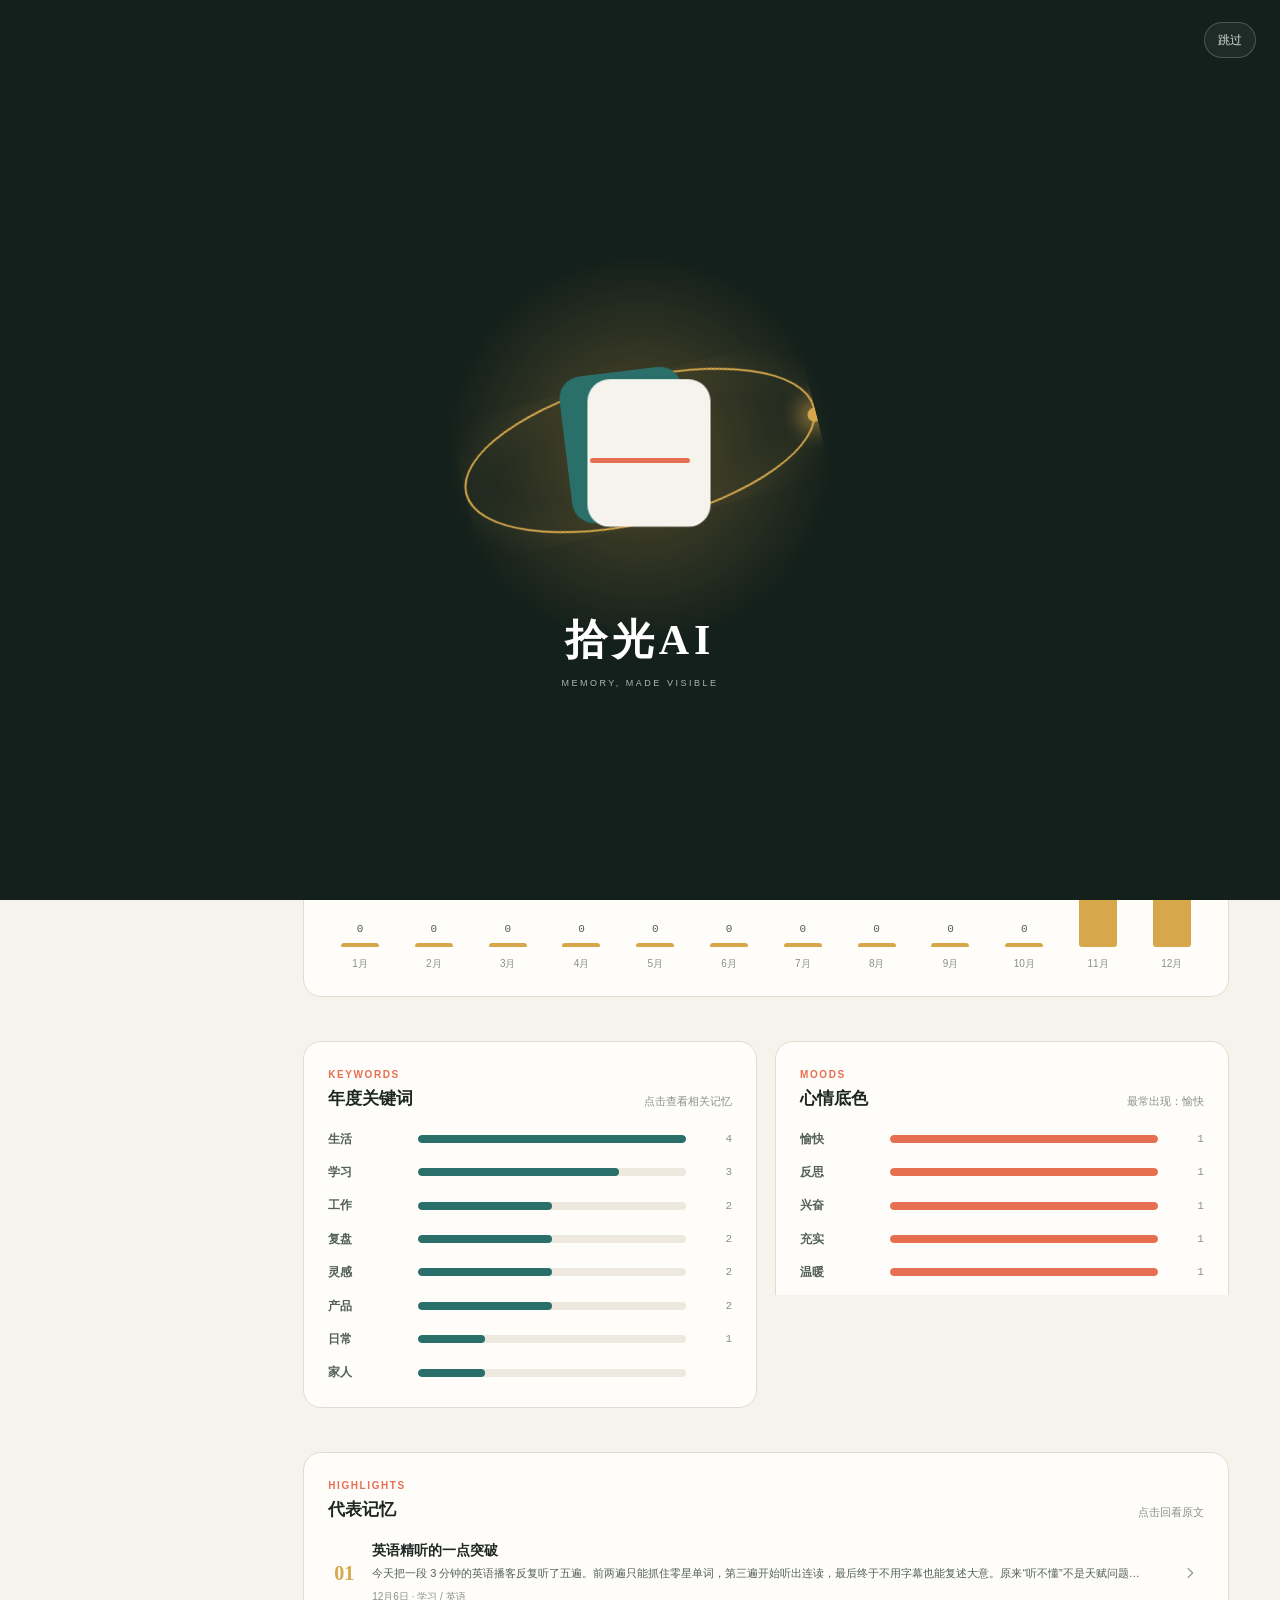
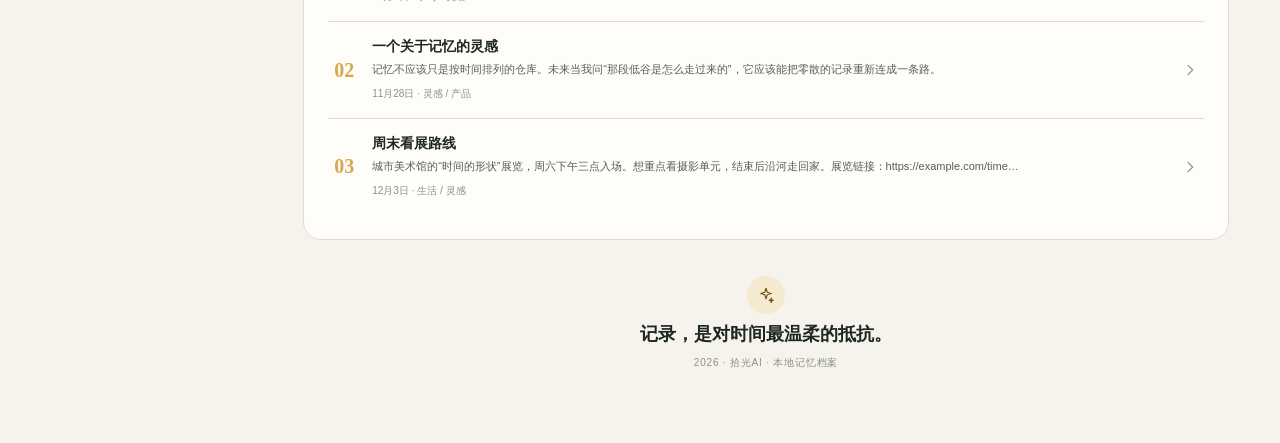
==== annual.html @ 23fcbfdc "feat: 记忆详情与每日回顾支持复制正文" ====
<!DOCTYPE html>
<html lang="zh-CN">
<head>
  <meta charset="UTF-8">
  <meta name="viewport" content="width=device-width, initial-scale=1.0">
  <title>拾光AI · 年度回顾</title>
  <meta name="theme-color" content="#1e2623">
  <meta name="mobile-web-app-capable" content="yes">
  <meta name="apple-mobile-web-app-capable" content="yes">
  <meta name="apple-mobile-web-app-status-bar-style" content="default">
  <meta name="apple-mobile-web-app-title" content="拾光AI">
  <link rel="manifest" href="manifest.webmanifest">
  <link rel="icon" type="image/png" href="icons/icon-192.png">
  <link rel="apple-touch-icon" href="icons/apple-touch-icon.png">
  <link rel="stylesheet" href="styles.css?v=24">
</head>
<body>
  <div id="app"></div>

  <script src="mock.js?v=23"></script>
  <script src="api.js?v=20"></script>
  <script src="components.js?v=24"></script>
  <script>
    (function () {
      const app = document.getElementById('app');
      const years = MemoryStore.years();
      const state = { year: years[0] || new Date().getFullYear() };

      function render() {
        const data = MemoryStore.annual(state.year);
        const monthMax = Math.max(...data.months.map(month => month.count), 1);
        const topTags = data.tags.slice(0, 6);

        app.innerHTML = `
          ${renderSidebar('insights')}
          <main class="app-main">
            ${renderPageHeader({
              title: '年度回顾', subtitle: `${data.year} 年的记忆故事`,
              actions: `
                ${years.length > 1 ? `<select class="select annual-select" id="year-select" aria-label="选择年份">${years.map(year => `<option value="${year}" ${year === state.year ? 'selected' : ''}>${year} 年</option>`).join('')}</select>` : ''}
                ${data.total ? `<button class="btn btn-secondary" id="annual-export">${getIcon('image', 16)}<span class="optional"> 年度长图</span></button>` : ''}
                <button class="btn btn-primary" data-action="new-record">${getIcon('plus', 16)} 记一笔</button>`
            })}
            <div class="page-content narrow">
              ${data.total ? `
                <section class="annual-cover">
                  <div class="annual-cover-top">
                    <span class="annual-kicker">${getIcon('book', 14)} YEAR IN MEMORY</span>
                    <span class="annual-range">${data.first ? `${SG.formatDate(data.first.occurredAt, false)} — ${SG.formatDate(data.last.occurredAt, false)}` : ''}</span>
                  </div>
                  <div class="annual-year">${data.year}</div>
                  <h2 class="annual-title">这一年，你留下了 ${data.total} 条记忆。</h2>
                  <p class="annual-sub">${data.words} 个字，${data.activeDays} 天有记录，最长连续 ${data.longestStreak} 天。它们不是流水账，而是这一年最真实的注脚。</p>
                  <div class="annual-keywords">${topTags.map(tag => `<span>${SG.esc(tag.name)} · ${tag.count}</span>`).join('')}</div>
                </section>

                <div class="grid-4 section">
                  <div class="card stat-card"><span class="stat-icon">${getIcon('book', 20)}</span><div class="stat-label">记录条数</div><div class="stat-value">${data.total}</div><div class="stat-note">条被保存的时光</div></div>
                  <div class="card stat-card"><span class="stat-icon">${getIcon('calendar', 20)}</span><div class="stat-label">记录天数</div><div class="stat-value">${data.activeDays}</div><div class="stat-note">天里留下过记录</div></div>
                  <div class="card stat-card"><span class="stat-icon">${getIcon('text', 20)}</span><div class="stat-label">写下字数</div><div class="stat-value">${data.words}</div><div class="stat-note">个字的私人历史</div></div>
                  <div class="card stat-card"><span class="stat-icon">${getIcon('refresh', 20)}</span><div class="stat-label">最长连续</div><div class="stat-value">${data.longestStreak}</div><div class="stat-note">天没有中断记录</div></div>
                </div>

                <section class="card insight-card section">
                  <div class="section-head">
                    <div><div class="section-kicker">TWELVE MONTHS</div><h3 class="section-title">月度轨迹</h3></div>
                    <span class="section-note">最丰盛：${data.busiestMonth.month} 月</span>
                  </div>
                  <div class="bar-chart annual-months">
                    ${data.months.map(month => `<div class="bar-column"><span class="bar-value">${month.count}</span><span class="bar" style="height:${Math.max(4, Math.round(month.count / monthMax * 110))}px"></span><span class="bar-label">${month.month}月</span></div>`).join('')}
                  </div>
                </section>

                <div class="insights-grid section">
                  <section class="card insight-card">
                    <div class="section-head">
                      <div><div class="section-kicker">KEYWORDS</div><h3 class="section-title">年度关键词</h3></div>
                      <span class="section-note">点击查看相关记忆</span>
                    </div>
                    <div class="tag-bars">${data.tags.slice(0, 8).map(tag => `<a class="tag-bar" href="history.html?tag=${encodeURIComponent(tag.name)}" title="查看「${SG.esc(tag.name)}」相关记忆"><span class="tag-bar-name">${SG.esc(tag.name)}</span><span class="tag-bar-track"><i style="width:${Math.round(tag.count / (data.tags[0]?.count || 1) * 100)}%"></i></span><span class="tag-bar-count">${tag.count}</span></a>`).join('')}</div>
                  </section>
                  <section class="card insight-card">
                    <div class="section-head">
                      <div><div class="section-kicker">MOODS</div><h3 class="section-title">心情底色</h3></div>
                      <span class="section-note">最常出现：${SG.esc(data.topMood?.name || '平静')}</span>
                    </div>
                    <div class="tag-bars mood-bars">${data.moods.slice(0, 8).map(mood => `<div class="tag-bar"><span class="tag-bar-name">${SG.esc(mood.name)}</span><span class="tag-bar-track"><i style="width:${Math.round(mood.count / (data.moods[0]?.count || 1) * 100)}%"></i></span><span class="tag-bar-count">${mood.count}</span></div>`).join('')}</div>
                  </section>
                </div>

                <section class="card insight-card section">
                  <div class="section-head">
                    <div><div class="section-kicker">HIGHLIGHTS</div><h3 class="section-title">代表记忆</h3></div>
                    <span class="section-note">点击回看原文</span>
                  </div>
                  <div class="annual-memories">
                    ${data.highlights.map((record, index) => `<button class="annual-memory" data-record="${record.id}"><span class="annual-memory-index">0${index + 1}</span><span class="annual-memory-body"><span class="annual-memory-title">${SG.esc(record.title)}</span><span class="annual-memory-excerpt">${SG.esc(String(record.content || '这条记忆只有附件。').slice(0, 72))}${String(record.content || '').length > 72 ? '…' : ''}</span><span class="annual-memory-meta">${SG.formatDate(record.occurredAt, false)} · ${record.tags.map(tag => SG.esc(tag)).join(' / ')}</span></span>${getIcon('right', 16)}</button>`).join('')}
                  </div>
                </section>

                <section class="annual-closing">
                  <div class="annual-closing-mark">${getIcon('sparkles', 18)}</div>
                  <p>记录，是对时间最温柔的抵抗。</p>
                  <span>${data.year} · 拾光AI · 本地记忆档案</span>
                </section>
              ` : renderEmptyState({
                icon: 'book', title: `${data.year} 年还没有记忆`,
                description: '换一个年份看看，或现在留下一条新的记忆，明年的回顾会因此多一页。',
                action: `<button class="btn btn-primary" data-action="new-record">${getIcon('plus', 16)} 留下一条记忆</button>`
              })}
            </div>
          </main>`;

        const yearSelect = document.getElementById('year-select');
        if (yearSelect) yearSelect.onchange = () => { state.year = Number(yearSelect.value); render(); };
        const exportBtn = document.getElementById('annual-export');
        if (exportBtn) exportBtn.onclick = () => openAnnualPoster(state.year);
        app.querySelectorAll('[data-record]').forEach(button => {
          button.onclick = () => openRecordDetail(button.dataset.record);
        });
      }

      window.addEventListener('shiguang:change', render);
      render();
    })();
  </script>
</body>
</html>
---- styles.css ----
/* 拾光AI · 温暖纸感档案系统 */
:root {
  --paper: #f6f3ed;
  --paper-deep: #eee9df;
  --card: #fffdf9;
  --ink: #1e2623;
  --ink-soft: #53605a;
  --muted: #89908a;
  --line: #dedbd2;
  --line-strong: #c9c4b8;
  --coral: #e76f51;
  --coral-dark: #c9563b;
  --coral-soft: #f9e5dd;
  --teal: #2a6f6a;
  --teal-soft: #dfece8;
  --heat-0: #ece7dd;
  --heat-1: #d8e6e1;
  --heat-2: #a8c8bf;
  --heat-3: #6fa197;
  --heat-4: #2a6f6a;
  --gold: #d6a84b;
  --gold-soft: #f5ead0;
  --danger: #b84a45;
  --success: #387461;
  --sidebar: 252px;
  --header: 96px;
  --radius-sm: 9px;
  --radius: 18px;
  --radius-lg: 24px;
  --shadow: 0 18px 52px rgba(30, 38, 35, .09);
  --shadow-float: 0 30px 80px rgba(23, 31, 27, .2);
  --serif: "Noto Serif SC", "Source Han Serif SC", "Songti SC", SimSun, serif;
  --sans: Inter, "Noto Sans SC", "PingFang SC", "Microsoft YaHei", sans-serif;
  --mono: "SFMono-Regular", Consolas, monospace;
}

* { box-sizing: border-box; margin: 0; padding: 0; }
html { scroll-behavior: smooth; }
body { min-height: 100vh; background: var(--paper); color: var(--ink); font: 15px/1.7 var(--sans); -webkit-font-smoothing: antialiased; }
body::before { content: ""; position: fixed; inset: 0; z-index: -1; pointer-events: none; opacity: .34; background-image: radial-gradient(rgba(64, 55, 39, .13) .55px, transparent .55px), radial-gradient(900px 620px at 12% -8%, rgba(214, 168, 75, .07), transparent 62%), radial-gradient(1000px 760px at 105% 108%, rgba(42, 111, 106, .07), transparent 60%); background-size: 7px 7px, auto, auto; background-repeat: repeat, no-repeat, no-repeat; }
a { color: inherit; text-decoration: none; }
button, input, textarea, select { font: inherit; color: inherit; }
button { border: 0; background: none; cursor: pointer; }
button:disabled { opacity: .5; cursor: not-allowed; }
img, video { display: block; max-width: 100%; }
svg { flex: 0 0 auto; }
::selection { background: var(--gold-soft); color: var(--ink); }
:focus-visible { outline: 3px solid rgba(42,111,106,.25); outline-offset: 2px; }
.skip-link { position: fixed; top: 10px; left: 12px; z-index: 200; padding: 9px 14px; border-radius: 8px; background: var(--ink); color: var(--paper); font-size: 12px; transform: translateY(-160%); transition: transform .18s; }
.skip-link:focus { transform: translateY(0); }
.app-main:focus { outline: none; }

/* App Shell */
.app-sidebar { position: fixed; inset: 0 auto 0 0; z-index: 50; display: flex; flex-direction: column; width: var(--sidebar); padding: 26px 18px 18px; border-right: 1px solid rgba(30, 38, 35, .09); background: rgba(246, 243, 237, .88); backdrop-filter: blur(22px); -webkit-backdrop-filter: blur(22px); }
.app-main { min-height: 100vh; margin-left: var(--sidebar); }
.brand { display: flex; align-items: center; gap: 11px; padding: 4px 6px 28px; }
.brand-mark { width: 46px; height: 46px; flex-shrink: 0; }
.brand-name { font: 700 22px/1.2 var(--serif); letter-spacing: .08em; }
.brand-sub { display: block; margin-top: 3px; color: var(--muted); font-size: 10px; letter-spacing: .18em; text-transform: uppercase; }
.sidebar-capture { width: 100%; margin-bottom: 12px; }
.sidebar-nav { display: flex; flex-direction: column; gap: 5px; }
.nav-label { padding: 0 12px 8px; color: var(--muted); font-size: 11px; letter-spacing: .14em; }
.nav-item { position: relative; display: flex; align-items: center; gap: 12px; min-height: 46px; padding: 10px 13px; border-radius: 13px; color: var(--ink-soft); font-size: 14px; font-weight: 500; transition: background .2s, color .2s, transform .2s; }
.nav-item::before { content: ""; position: absolute; left: -8px; top: 50%; width: 3px; height: 0; border-radius: 3px; background: var(--coral); transform: translateY(-50%); transition: height .25s ease; }
.nav-item:hover { background: rgba(255, 253, 250, .6); color: var(--ink); transform: translateX(2px); }
.nav-item.active { background: var(--ink); color: #fff; box-shadow: 0 8px 22px rgba(30, 38, 35, .16); }
.nav-item.active::before { height: 18px; }
.nav-item.active::after { content: ""; position: absolute; right: 12px; width: 5px; height: 5px; border-radius: 50%; background: var(--gold); }
.nav-item svg { width: 19px; }
.nav-dot { margin-left: auto; padding: 2px 6px; border-radius: 6px; background: var(--gold); color: #1e2623; font-size: 9px; font-weight: 700; line-height: 1.4; }
.sidebar-bottom { margin-top: auto; padding-top: 24px; }
.local-note { display: flex; align-items: center; gap: 10px; padding: 12px; border: 1px solid var(--line); border-radius: 14px; background: rgba(255, 253, 250, .55); }
.local-note i { flex-shrink: 0; width: 8px; height: 8px; border-radius: 50%; background: #62a887; box-shadow: 0 0 0 5px rgba(98, 168, 135, .13); }
.local-note b { display: block; color: var(--ink); font-size: 12px; }
.local-note small { display: block; color: var(--muted); font-size: 10px; }
.profile-chip { display: flex; align-items: center; gap: 10px; padding: 12px 8px 0; }
.profile-avatar { display: grid; place-items: center; width: 34px; height: 34px; border-radius: 50%; background: var(--gold-soft); color: #755718; font: 700 15px var(--serif); overflow: hidden; flex-shrink: 0; }
.profile-avatar img { width: 100%; height: 100%; object-fit: cover; border-radius: 50%; }
.avatar-lg { width: 64px; height: 64px; font-size: 26px; }
.avatar-row { display: flex; align-items: center; gap: 16px; margin-bottom: 20px; }
.avatar-row-actions { display: flex; flex-direction: column; gap: 6px; min-width: 0; }
.chat-avatar img { width: 100%; height: 100%; border-radius: 50%; object-fit: cover; }
.profile-name { font-size: 13px; font-weight: 600; }
.profile-plan { color: var(--muted); font-size: 11px; }
.sidebar-overlay { display: none; }

.page-header { position: sticky; top: 0; z-index: 20; display: flex; align-items: center; justify-content: space-between; min-height: var(--header); padding: 20px clamp(24px, 4vw, 58px); border-bottom: 1px solid rgba(30, 38, 35, .08); background: rgba(246, 243, 237, .84); backdrop-filter: blur(18px); -webkit-backdrop-filter: blur(18px); gap: 24px; }
.page-heading { min-width: 0; }
.eyebrow { margin-bottom: 3px; color: var(--coral); font-size: 10px; font-weight: 700; letter-spacing: .18em; text-transform: uppercase; }
.page-title { font: 700 clamp(23px, 2.3vw, 30px)/1.3 var(--serif); letter-spacing: .03em; }
.page-subtitle { margin-top: 3px; color: var(--muted); font-size: 12px; }
.page-actions { display: flex; align-items: center; gap: 10px; flex-wrap: wrap; }
.mobile-menu-btn { display: none; }
.page-content { width: min(100%, 1440px); margin: 0 auto; padding: 34px clamp(24px, 4vw, 58px) 60px; }
.page-content.narrow { max-width: 1040px; }

/* 通用组件 */
.btn { display: inline-flex; align-items: center; justify-content: center; gap: 8px; min-height: 40px; padding: 9px 16px; border: 1px solid transparent; border-radius: 13px; font-size: 13px; font-weight: 600; line-height: 1.2; transition: transform .22s ease, background .22s, border-color .22s, box-shadow .22s; white-space: nowrap; }
.btn:hover:not(:disabled) { transform: translateY(-2px); }
.btn-primary { border: 0; background: linear-gradient(135deg, var(--coral), #d95d44); color: #fff; box-shadow: 0 8px 24px rgba(231, 111, 81, .28); }
.btn-primary:hover:not(:disabled) { background: linear-gradient(135deg, var(--coral-dark), #c74f38); box-shadow: 0 12px 28px rgba(231, 111, 81, .34); }
.btn-dark { background: var(--ink); color: #fff; box-shadow: 0 8px 24px rgba(30, 38, 35, .16); }
.btn-dark:hover { background: #2b3732; }
.btn-secondary { border-color: var(--line); background: var(--card); color: var(--ink-soft); }
.btn-secondary:hover:not(:disabled) { border-color: var(--line-strong); color: var(--ink); }
.btn-ghost { color: var(--ink-soft); }
.btn-ghost:hover { background: var(--paper-deep); color: var(--ink); }
.btn-danger { border-color: #e7c8c4; background: #fff8f6; color: var(--danger); }
.btn.is-reading { background: var(--coral-soft); color: var(--coral-dark); }
.btn.is-reading svg { animation: read-pulse 1.6s ease-in-out infinite; }
@keyframes read-pulse { 0%, 100% { opacity: 1; } 50% { opacity: .45; } }
@media (prefers-reduced-motion: reduce) { .btn.is-reading svg { animation: none; } }
.btn-sm { min-height: 32px; padding: 6px 10px; font-size: 12px; border-radius: 8px; }
.btn-icon { width: 38px; min-height: 38px; padding: 8px; }
.btn svg { width: 16px; height: 16px; }
.card { border: 1px solid var(--line); border-radius: var(--radius); background: var(--card); }
.card-padded { padding: 24px; }
.section { margin-top: 44px; }
.section-head { display: flex; align-items: flex-end; justify-content: space-between; gap: 20px; margin-bottom: 18px; }
.section-title { font: 700 22px/1.4 var(--serif); }
.section-kicker { margin-bottom: 4px; color: var(--coral); font-size: 10px; font-weight: 700; letter-spacing: .16em; text-transform: uppercase; }
.section-link { display: inline-flex; align-items: center; gap: 5px; color: var(--teal); font-size: 12px; font-weight: 600; }
.section-link:hover { text-decoration: underline; }
.muted { color: var(--muted); }
.soft { color: var(--ink-soft); }
.small { font-size: 12px; }
.mono { font-family: var(--mono); }
.serif { font-family: var(--serif); }
.text-coral { color: var(--coral-dark); }
.text-teal { color: var(--teal); }
.row { display: flex; align-items: center; gap: 12px; }
.wrap { flex-wrap: wrap; }
.spread { justify-content: space-between; }
.stack { display: flex; flex-direction: column; gap: 16px; }
.grid-2 { display: grid; grid-template-columns: repeat(2, minmax(0, 1fr)); gap: 18px; }
.grid-3 { display: grid; grid-template-columns: repeat(3, minmax(0, 1fr)); gap: 18px; }
.grid-4 { display: grid; grid-template-columns: repeat(4, minmax(0, 1fr)); gap: 16px; }
.divider { height: 1px; background: var(--line); margin: 22px 0; }

.input, .textarea, .select { width: 100%; border: 1px solid var(--line); border-radius: 10px; background: #fffefa; color: var(--ink); outline: 0; transition: border .18s, box-shadow .18s; }
.input, .select { min-height: 42px; padding: 9px 12px; }
.textarea { min-height: 128px; padding: 12px 14px; resize: vertical; line-height: 1.8; }
.input:focus, .textarea:focus, .select:focus { border-color: var(--gold); box-shadow: 0 0 0 4px rgba(214, 168, 75, .13); }
.input::placeholder, .textarea::placeholder { color: #a8aaa4; }
.field { display: flex; flex-direction: column; gap: 7px; }
.field-label { color: var(--ink-soft); font-size: 12px; font-weight: 600; }
.field-hint { color: var(--muted); font-size: 11px; }
.form-grid { display: grid; grid-template-columns: repeat(2, minmax(0, 1fr)); gap: 16px; }
.form-stack { display: flex; flex-direction: column; gap: 18px; }
.search-box { position: relative; min-width: 220px; }
.search-box > svg { position: absolute; top: 50%; left: 13px; z-index: 1; color: var(--muted); transform: translateY(-50%); pointer-events: none; }
.search-box .input { padding-left: 40px; }
.toolbar { display: flex; align-items: center; gap: 12px; margin-bottom: 24px; flex-wrap: wrap; }
.toolbar .search-box { flex: 1; max-width: 460px; }
.search-history { position: absolute; top: calc(100% + 7px); right: 0; left: 0; z-index: 40; padding: 6px; border: 1px solid var(--line); border-radius: 12px; background: var(--card); box-shadow: var(--shadow); }
.search-history-head { display: flex; align-items: center; justify-content: space-between; padding: 3px 6px 5px; color: var(--muted); font-size: 10px; letter-spacing: .12em; }
.search-history-head .btn { padding: 2px 6px; font-size: 11px; }
.search-history-item { display: flex; align-items: center; gap: 8px; width: 100%; padding: 8px 9px; border: 0; border-radius: 8px; background: transparent; color: var(--ink-soft); font-size: 12px; text-align: left; cursor: pointer; }
.search-history-item:hover { background: var(--paper-deep); color: var(--ink); }
.search-history-item svg { flex: none; color: var(--muted); }
.search-history-item span { overflow: hidden; text-overflow: ellipsis; white-space: nowrap; }
.search-hit { padding: 0 2px; border-radius: 3px; background: rgba(214, 168, 75, .32); color: inherit; }
.tag .search-hit { background: rgba(214, 168, 75, .4); }
.search-results { display: flex; flex-direction: column; gap: 12px; }
.result-date { margin-left: 8px; color: var(--muted); font-size: 10px; }
.filter-pills { display: flex; gap: 7px; flex-wrap: wrap; }
.pill, .tag { display: inline-flex; align-items: center; gap: 5px; border-radius: 999px; line-height: 1.2; }
.pill { min-height: 32px; padding: 7px 12px; border: 1px solid var(--line); background: transparent; color: var(--ink-soft); font-size: 12px; }
.pill:hover { border-color: var(--teal); color: var(--teal); }
.pill.active { border-color: var(--teal); background: var(--teal-soft); color: var(--teal); font-weight: 600; }
.tag { padding: 4px 8px; background: var(--paper-deep); color: var(--ink-soft); font-size: 10px; }
.tag-teal { background: var(--teal-soft); color: var(--teal); }
.tag-gold { background: var(--gold-soft); color: #7d5c16; }
.tag-coral { background: var(--coral-soft); color: var(--coral-dark); }
.badge { display: inline-flex; align-items: center; gap: 5px; padding: 4px 8px; border-radius: 6px; background: var(--paper-deep); color: var(--ink-soft); font-size: 10px; font-weight: 600; }

.stat-card { display: flex; align-items: flex-start; gap: 15px; padding: 22px; transition: transform .25s ease, box-shadow .25s ease; }
.stat-card:hover { transform: translateY(-4px); box-shadow: var(--shadow); }
.stat-icon { display: grid; place-items: center; width: 38px; height: 38px; border-radius: 12px; flex: 0 0 auto; }
.stat-card.tone-coral .stat-icon { background: #f7ddd5; color: var(--coral); }
.stat-card.tone-gold .stat-icon { background: var(--gold-soft); color: #9a7020; }
.stat-card.tone-teal .stat-icon { background: var(--teal-soft); color: var(--teal); }
.stat-card.tone-ink .stat-icon { background: #e4e6e4; color: var(--ink); }
.stat-label { color: var(--muted); font-size: 12px; letter-spacing: .04em; }
.stat-value { margin: 3px 0 1px; font: 600 34px/1.2 var(--serif); }
.stat-note { color: var(--muted); font-size: 11px; }
.stat-body { display: flex; flex-direction: column; min-width: 0; }
.stat-row { margin-top: 18px; }

/* 记忆卡片与时光轴 */
.memory-grid { display: grid; grid-template-columns: repeat(3, minmax(0, 1fr)); gap: 16px; }
.memory-card { position: relative; display: flex; flex-direction: column; min-height: 220px; padding: 22px; border: 1px solid var(--line); border-radius: 20px; background: var(--card); cursor: pointer; transition: transform .28s cubic-bezier(.22, 1, .36, 1), box-shadow .28s, border-color .28s; }
.memory-card:hover { z-index: 1; border-color: rgba(214, 168, 75, .7); box-shadow: var(--shadow); transform: translateY(-5px) rotate(-.15deg); }
.memory-card.pinned { border-top: 3px solid var(--gold); }
.memory-card.visual { min-height: 180px; padding: 0; border: 0; border-radius: 20px; background: #15211d; overflow: hidden; }
.memory-card.visual img { position: absolute; inset: 0; width: 100%; height: 100%; object-fit: cover; opacity: .72; transition: transform .5s ease, opacity .5s ease; }
.memory-card.visual:hover img { transform: scale(1.04); opacity: .9; }
.visual-copy { position: absolute; inset: auto 22px 20px; z-index: 1; color: #fff; }
.visual-copy span { font-size: 9px; letter-spacing: .18em; color: var(--gold); text-transform: uppercase; }
.visual-copy h3 { margin: 5px 0 0; color: #fff; font: 600 19px/1.4 var(--serif); }
.memory-card-top { display: flex; align-items: center; justify-content: space-between; gap: 12px; margin-bottom: 14px; }
.memory-type { display: inline-flex; align-items: center; gap: 6px; color: var(--teal); font-size: 10px; font-weight: 700; letter-spacing: .06em; }
.memory-date { color: var(--muted); font-size: 10px; }
.memory-title { margin-bottom: 9px; font: 700 17px/1.5 var(--serif); }
.memory-excerpt { display: -webkit-box; overflow: hidden; color: var(--ink-soft); font-size: 12px; line-height: 1.8; -webkit-line-clamp: 3; -webkit-box-orient: vertical; }
.memory-footer { display: flex; align-items: center; justify-content: space-between; gap: 10px; margin-top: auto; padding-top: 17px; }
.memory-tags { display: flex; gap: 5px; flex-wrap: wrap; }
.mood-dot { width: 6px; height: 6px; border-radius: 50%; background: var(--gold); }
.pin-mark { color: var(--gold); }
.timeline { position: relative; }
.timeline::before { content: ""; position: absolute; top: 10px; bottom: 20px; left: 108px; width: 1px; background: linear-gradient(var(--gold), var(--line-strong) 75%, transparent); }
.timeline-day { position: relative; display: grid; grid-template-columns: 84px 1fr; gap: 48px; margin-bottom: 30px; }
.timeline-day::before { content: ""; position: absolute; top: 8px; left: 102px; width: 13px; height: 13px; border: 3px solid var(--gold); border-radius: 50%; background: var(--paper); z-index: 2; }
.timeline-date { padding-top: 2px; text-align: right; }
.timeline-date strong { display: block; font: 700 19px var(--serif); }
.timeline-date span { color: var(--muted); font-size: 10px; }
.timeline-items { display: flex; flex-direction: column; gap: 12px; }
.timeline-item { display: grid; grid-template-columns: 1fr auto; gap: 18px; padding: 20px 22px; cursor: pointer; transition: border .18s, transform .18s; }
.timeline-item:hover { border-color: rgba(214, 168, 75, .55); transform: translateX(3px); }
.timeline-item .memory-excerpt { -webkit-line-clamp: 2; }
.timeline-time { color: var(--muted); font: 11px var(--mono); }
.timeline-actions { display: flex; align-items: flex-start; gap: 3px; }
/* 批量管理 */
.timeline-item.selectable { grid-template-columns: auto minmax(0, 1fr) auto; }
.timeline-item.selectable:hover { transform: none; }
.timeline-item.selected { border-color: var(--teal); background: var(--teal-soft); }
.select-check { display: grid; place-items: center; width: 22px; height: 22px; margin-top: 2px; border: 1.5px solid var(--line-strong); border-radius: 7px; background: var(--card); color: #fff; transition: background .16s, border-color .16s; }
.select-check.on { border-color: var(--teal); background: var(--teal); }
.batch-bar { position: fixed; left: 50%; bottom: 26px; z-index: 60; display: flex; align-items: center; justify-content: center; flex-wrap: wrap; gap: 8px; max-width: calc(100vw - 32px); padding: 10px 14px; border: 1px solid var(--line); border-radius: 16px; background: var(--card); box-shadow: var(--shadow-float); transform: translateX(-50%); animation: modal-in .18s ease; }
.batch-count { color: var(--ink-soft); font-size: 12px; white-space: nowrap; }
.batch-count strong { color: var(--coral-dark); font-size: 14px; }
.batch-sep { width: 1px; height: 20px; background: var(--line); }
.tag-picker { display: flex; flex-wrap: wrap; gap: 6px; max-height: 132px; margin-bottom: 12px; overflow: auto; }
@media (max-width: 720px) {
  .batch-bar { left: 12px; right: 12px; bottom: 14px; justify-content: flex-start; max-width: none; transform: none; }
  .batch-sep { display: none; }
}
.empty-state { display: flex; flex-direction: column; align-items: center; justify-content: center; min-height: 300px; padding: 44px 24px; border: 1px dashed var(--line-strong); border-radius: var(--radius-lg); text-align: center; }
.empty-illustration { width: 100%; max-width: 320px; margin: 0 auto 4px; mix-blend-mode: multiply; }
.empty-icon { display: grid; place-items: center; width: 60px; height: 60px; margin-bottom: 16px; border-radius: 50%; background: var(--paper-deep); color: var(--coral); }
.empty-title { margin-bottom: 6px; font: 700 19px var(--serif); }
.empty-desc { max-width: 420px; margin-bottom: 20px; color: var(--muted); font-size: 12px; }
.suggestion-block { margin: -4px 0 18px; }
.suggestion-chips { display: flex; flex-wrap: wrap; gap: 8px; justify-content: center; margin-top: 10px; }
.suggestion-chip { padding: 6px 12px; border: 1px solid var(--line); border-radius: 999px; background: var(--card); color: var(--ink-soft); font-size: 12px; cursor: pointer; }
.suggestion-chip:hover { border-color: var(--teal); color: var(--teal); }

/* 时光日历 */
.calendar-section { padding: 22px 24px; }
.calendar-head { display: flex; align-items: flex-end; justify-content: space-between; gap: 18px; flex-wrap: wrap; margin-bottom: 18px; }
.calendar-total { color: var(--ink-soft); font-size: 11px; }
.calendar-nav { gap: 6px; }
.calendar-month { min-width: 112px; text-align: center; font: 700 14px var(--serif); }
.calendar-weekdays { display: grid; grid-template-columns: repeat(7, 1fr); gap: 6px; margin-bottom: 6px; }
.calendar-weekdays span { color: var(--muted); font-size: 10px; text-align: center; }
.calendar-grid { display: grid; grid-template-columns: repeat(7, 1fr); gap: 6px; }
.calendar-cell { position: relative; display: grid; place-items: center; aspect-ratio: 1.35; border: 1px solid transparent; border-radius: 8px; background: var(--paper-deep); color: var(--ink-soft); font: 11px var(--mono); cursor: pointer; transition: transform .15s, border-color .15s; }
.calendar-cell.blank { background: transparent; cursor: default; }
.calendar-cell.future { opacity: .3; cursor: default; }
.calendar-cell.lv1 { background: #d9e8e4; color: #2a6f6a; }
.calendar-cell.lv2 { background: #b9d6cf; color: #1f5854; }
.calendar-cell.lv3 { background: #6ba49c; color: #fffdf9; }
.calendar-cell.lv4 { background: var(--teal); color: #fffdf9; }
.calendar-cell:not(.blank):not(.future):hover { transform: translateY(-1px); border-color: var(--coral); }
.calendar-cell.today { box-shadow: inset 0 0 0 1.5px var(--coral); }
.calendar-cell.today .calendar-num { color: var(--coral-dark); font-weight: 700; }
.calendar-cell.lv3 .calendar-num, .calendar-cell.lv4 .calendar-num { color: #fffdf9; }
.calendar-cell.active { border-color: var(--coral); box-shadow: inset 0 0 0 1.5px var(--coral); }
.calendar-legend { display: flex; align-items: center; gap: 6px; margin-top: 14px; flex-wrap: wrap; }
.legend-cell { width: 15px; height: 15px; border-radius: 4px; background: var(--paper-deep); }
.legend-cell.lv1 { background: #d9e8e4; }
.legend-cell.lv2 { background: #b9d6cf; }
.legend-cell.lv3 { background: #6ba49c; }
.legend-cell.lv4 { background: var(--teal); }
.calendar-legend .btn { margin-left: auto; }

/* 工作台 */
.hero-grid { display: grid; grid-template-columns: minmax(0, 1.75fr) minmax(270px, .85fr); gap: 18px; }
.capture-card { position: relative; min-height: 400px; padding: clamp(28px, 4vw, 46px); overflow: hidden; border: 0; border-radius: var(--radius-lg); background: #1e2623; color: #fffdf9; box-shadow: 0 20px 54px rgba(30, 38, 35, .19); }
.capture-card > * { position: relative; z-index: 2; }
.aurora { position: absolute; z-index: 0; border-radius: 50%; filter: blur(10px); opacity: .48; pointer-events: none; }
.aurora.a1 { width: 390px; height: 260px; right: -130px; top: -110px; background: radial-gradient(circle, var(--teal), transparent 68%); animation: aurora-float 8s ease-in-out infinite; }
.aurora.a2 { width: 280px; height: 180px; left: -80px; bottom: -110px; background: radial-gradient(circle, rgba(231, 111, 81, .66), transparent 68%); animation: aurora-float 10s ease-in-out infinite reverse; }
@keyframes aurora-float { 50% { transform: translate(20px, 18px) scale(1.08); } }
.capture-kicker { display: flex; align-items: center; gap: 8px; color: var(--gold); font-size: 10px; font-weight: 700; letter-spacing: .16em; }
.capture-title { max-width: 640px; margin: 16px 0 10px; font: 600 clamp(30px, 3.4vw, 48px)/1.38 var(--serif); letter-spacing: .02em; }
.capture-sub { color: #b9c3be; font-size: 13px; }
.quick-compose { display: flex; align-items: center; margin-top: 28px; padding: 6px; border: 1px solid rgba(255, 255, 255, .15); border-radius: 16px; background: rgba(255, 255, 255, .08); backdrop-filter: blur(12px); -webkit-backdrop-filter: blur(12px); }
.quick-compose textarea { flex: 1; min-height: 54px; max-height: 150px; padding: 14px 15px; border: 0; border-radius: 11px; background: transparent; color: #fffdf9; outline: 0; resize: none; font-size: 14px; line-height: 1.7; }
.quick-compose textarea::placeholder { color: #9aa8a1; }
.quick-compose .btn { min-height: 44px; padding: 0 20px; border: 0; border-radius: 12px; }
.quick-compose .btn:hover:not(:disabled) { transform: none; }
.capture-tools { display: flex; gap: 20px; margin-top: 16px; color: #bac5bf; font-size: 11px; flex-wrap: wrap; }
.capture-tools button { display: inline-flex; align-items: center; gap: 6px; padding: 4px; color: inherit; transition: color .18s; }
.capture-tools button:hover { color: #fff; }
.today-card { display: flex; flex-direction: column; min-height: 400px; padding: 30px; background: var(--card); }
.today-number { margin: 14px 0; font: 600 86px/1 var(--serif); color: var(--coral); }
.today-month { color: var(--muted); font-size: 12px; letter-spacing: .1em; }
.today-quote { margin: auto 0; padding: 20px 0; font: 500 19px/1.9 var(--serif); color: var(--ink-soft); }
.today-note { display: flex; align-items: center; gap: 8px; color: var(--muted); font-size: 12px; }
.today-note::before { content: ""; width: 7px; height: 7px; border-radius: 50%; background: var(--gold); flex-shrink: 0; }
.today-review { display: inline-flex; align-items: center; gap: 6px; width: fit-content; margin-top: 16px; padding: 8px 0; border: 0; background: transparent; color: var(--teal); font-size: 12px; font-weight: 600; transition: color .18s; }
.today-review:hover { color: var(--coral); }
.insight-strip { display: flex; align-items: center; gap: 16px; margin-top: 18px; padding: 16px 22px; border: 1px solid rgba(214, 168, 75, .28); border-radius: 18px; background: #ede4d2; color: var(--ink-soft); font-size: 12.5px; }
.insight-label { flex-shrink: 0; padding: 4px 9px; border-radius: 7px; background: var(--gold); color: #1e2623; font-size: 10px; font-weight: 700; white-space: nowrap; }
.insight-text { flex: 1; min-width: 0; }
.insight-strip strong { color: var(--ink); font-weight: 700; }
.insight-link { display: grid; place-items: center; width: 36px; height: 36px; border-radius: 50%; color: var(--ink-soft); transition: background .18s, color .18s; flex-shrink: 0; }
.insight-link:hover { background: rgba(30, 38, 35, .08); color: var(--ink); }
.echo-grid { grid-template-columns: repeat(3, minmax(0, 1fr)); }
.echo-card { display: flex; flex-direction: column; min-height: 180px; padding: 22px; border-top: 3px solid var(--gold); border-radius: 20px; cursor: pointer; transition: transform .28s cubic-bezier(.22, 1, .36, 1), box-shadow .28s; }
.echo-card:hover { box-shadow: var(--shadow); transform: translateY(-5px) rotate(-.15deg); }
.echo-card .memory-excerpt { -webkit-line-clamp: 2; }
.echo-badge { display: inline-flex; align-items: center; gap: 5px; margin-bottom: 12px; color: var(--gold); font-size: 10px; font-weight: 700; letter-spacing: .06em; }
.section-note { color: var(--muted); font-size: 11px; text-align: right; }
.echo-empty { display: flex; align-items: center; gap: 16px; padding: 22px 24px; color: var(--ink-soft); }
.echo-empty > svg { color: var(--gold); flex-shrink: 0; }
.echo-empty strong { display: block; margin-bottom: 4px; color: var(--ink); font: 700 15px var(--serif); }
.echo-empty span { font-size: 12px; }
.echo-empty .btn { margin-left: auto; flex-shrink: 0; }

/* 时间胶囊 */
.capsule-banner { display: flex; align-items: center; gap: 14px; margin-top: 18px; padding: 15px 20px; border: 1px solid rgba(42, 111, 106, .22); border-radius: 18px; background: linear-gradient(120deg, #e8efe9, #f3eee1); color: var(--ink-soft); transition: transform .2s, box-shadow .2s; }
.capsule-banner:hover { transform: translateY(-2px); box-shadow: var(--shadow); }
.capsule-banner-icon { display: grid; place-items: center; width: 42px; height: 42px; border-radius: 50%; background: #1e2623; color: var(--gold); flex-shrink: 0; }
.capsule-banner-body { display: flex; flex-direction: column; gap: 2px; min-width: 0; }
.capsule-banner-body strong { color: var(--ink); font: 600 14px var(--serif); }
.capsule-banner-body span { font-size: 11.5px; }
.capsule-banner-link { display: inline-flex; align-items: center; gap: 4px; margin-left: auto; color: var(--teal); font-size: 12px; font-weight: 600; flex-shrink: 0; }

.capsule-section { margin: 26px 0 30px; }
.capsule-grid { display: grid; grid-template-columns: repeat(auto-fill, minmax(230px, 1fr)); gap: 14px; }
.capsule-card { position: relative; display: flex; flex-direction: column; gap: 8px; padding: 20px; border: 1px solid rgba(214, 168, 75, .3); border-radius: 18px; background: linear-gradient(150deg, #232d28, #1a221f); color: #e9e3d5; text-align: left; overflow: hidden; transition: transform .25s, box-shadow .25s; }
.capsule-card::after { content: ""; position: absolute; right: -30%; bottom: -60%; width: 150px; height: 150px; border-radius: 50%; background: radial-gradient(circle, rgba(214, 168, 75, .22), transparent 70%); pointer-events: none; }
.capsule-card:hover { transform: translateY(-4px); box-shadow: var(--shadow-float); }
.capsule-lock { display: grid; place-items: center; width: 34px; height: 34px; border-radius: 10px; background: rgba(214, 168, 75, .14); color: var(--gold); }
.capsule-title { display: -webkit-box; overflow: hidden; color: #fff; font: 600 15px/1.5 var(--serif); -webkit-line-clamp: 2; -webkit-box-orient: vertical; }
.capsule-days { color: #cbbd97; font: 11px var(--mono); letter-spacing: .04em; }
.capsule-days strong { margin-right: 2px; color: var(--gold); font: 700 22px var(--serif); }
.capsule-meta { color: #9aa79f; font-size: 11px; }

.capsule-field { padding: 14px 16px; border: 1px dashed var(--line-strong); border-radius: 14px; background: var(--paper-deep); }
.capsule-toggle { display: flex; align-items: center; gap: 9px; color: var(--ink); font-size: 13px; font-weight: 600; cursor: pointer; }
.capsule-toggle input { width: 16px; height: 16px; accent-color: var(--teal); }
.capsule-toggle svg { color: var(--gold); }
.capsule-date { display: flex; flex-direction: column; gap: 6px; margin-top: 12px; }
.capsule-date[hidden] { display: none; }

.modal.capsule-seal { border: 1px solid rgba(214, 168, 75, .35); }
.seal-lock { display: grid; place-items: center; width: 64px; height: 64px; margin: 4px auto 16px; border-radius: 50%; background: radial-gradient(circle at 30% 25%, #33413a, #1e2623); color: var(--gold); box-shadow: inset 0 0 0 1px rgba(214, 168, 75, .35), 0 12px 30px rgba(30, 38, 35, .28); }
.seal-title { color: var(--ink); font: 600 20px/1.5 var(--serif); text-align: center; }
.seal-days { margin: 10px 0 6px; color: var(--ink-soft); font-size: 12px; text-align: center; }
.seal-days strong { margin-right: 3px; color: var(--gold); font: 700 32px var(--serif); }
.seal-meta { display: flex; flex-wrap: wrap; justify-content: center; gap: 6px 16px; color: var(--muted); font-size: 11.5px; }
.seal-meta span { display: inline-flex; align-items: center; gap: 5px; }
.seal-hint { margin-top: 16px; padding: 12px 14px; border-radius: 10px; background: var(--paper-deep); color: var(--ink-soft); font-size: 11.5px; line-height: 1.8; }
.seal-footer { justify-content: space-between; }
[data-theme="dark"] .capsule-banner { border-color: rgba(111, 184, 174, .25); background: linear-gradient(120deg, #1e2a27, #26231a); }
[data-theme="dark"] .capsule-banner-icon { background: #2b3335; }
[data-theme="dark"] .capsule-field { background: #20282a; }
[data-theme="dark"] .seal-hint { background: #222a2c; }
@media (max-width: 600px) {
  .capsule-banner { flex-wrap: wrap; padding: 14px 16px; }
  .capsule-banner-link { margin-left: 56px; }
  .capsule-grid { grid-template-columns: 1fr; }
  .seal-footer { flex-wrap: wrap; justify-content: center; row-gap: 8px; }
}

/* 记忆助手 */
.assistant-hero { position: relative; overflow: hidden; min-height: 320px; border: 0; border-radius: var(--radius-lg); background: #1e2623; box-shadow: 0 20px 54px rgba(30, 38, 35, .19); }
.assistant-hero img { width: 100%; height: 100%; min-height: 320px; object-fit: cover; opacity: .7; }
.assistant-hero::after { content: ""; position: absolute; inset: 0; background: linear-gradient(90deg, rgba(17, 28, 24, .94), rgba(17, 28, 24, .3) 72%); }
.assistant-overlay { position: absolute; inset: 0; z-index: 1; display: flex; flex-direction: column; justify-content: center; padding: clamp(26px, 4vw, 48px); }
.assistant-overlay .eyebrow { color: var(--gold); }
.assistant-overlay h2 { max-width: 560px; margin: 10px 0; color: #fff; font: 600 clamp(26px, 3vw, 40px)/1.4 var(--serif); }
.assistant-overlay p { max-width: 520px; color: #c5d0ca; font-size: 13px; }
.local-badge { display: inline-flex; align-items: center; gap: 8px; width: fit-content; margin-top: 18px; padding: 7px 12px; border: 1px solid rgba(255, 255, 255, .17); border-radius: 99px; background: rgba(255, 255, 255, .06); color: #c5d0ca; font-size: 11px; }
.local-badge i { width: 7px; height: 7px; border-radius: 50%; background: #74c39b; box-shadow: 0 0 0 5px rgba(116, 195, 155, .12); }
.assistant-layout { display: grid; grid-template-columns: minmax(0, 1fr) 270px; gap: 22px; margin-top: 18px; }
.chat-panel { display: flex; flex-direction: column; min-height: calc(100vh - 190px); overflow: hidden; }
.chat-messages { flex: 1; padding: 26px; }
.chat-empty { display: grid; place-items: center; min-height: 220px; color: var(--muted); text-align: center; font-size: 12px; }
.chat-message { display: flex; gap: 12px; margin-bottom: 24px; }
.chat-message.user { flex-direction: row-reverse; }
.chat-avatar { display: grid; place-items: center; width: 32px; height: 32px; border: 0; border-radius: 10px; background: var(--gold); color: #1e2623; flex-shrink: 0; }
.chat-message.user .chat-avatar { background: var(--ink); color: #fff; }
.chat-bubble { max-width: 82%; padding: 14px 17px; border: 0; border-radius: 4px 18px 18px 18px; background: #f0ede5; font-size: 13px; white-space: pre-wrap; word-break: break-word; }
.chat-message.user .chat-bubble { border-radius: 18px 18px 4px 18px; background: var(--ink); color: #fff; }
.chat-sources { margin-top: 12px; padding-top: 10px; border-top: 1px solid var(--line); }
.source-chip { display: inline-flex; align-items: center; gap: 5px; margin: 4px 4px 0 0; padding: 5px 8px; border: 1px solid var(--line); border-radius: 7px; background: var(--card); color: var(--teal); font-size: 10px; }
.chat-compose { padding: 18px; border-top: 1px solid var(--line); }
.chat-compose-box { display: flex; align-items: flex-end; gap: 10px; }
.chat-compose .textarea { min-height: 54px; max-height: 150px; }
.prompt-list { display: flex; flex-direction: column; gap: 8px; }
.prompt-card { display: flex; align-items: center; padding: 13px 14px; border: 1px solid var(--line); border-radius: 13px; background: var(--card); color: var(--ink-soft); text-align: left; font-size: 12px; gap: 9px; transition: border-color .2s, color .2s, transform .2s; }
.prompt-card:hover { border-color: var(--gold); color: var(--ink); transform: translateX(4px); }
.typing { display: inline-flex; gap: 4px; padding: 8px 0; }
.typing i { width: 5px; height: 5px; border-radius: 50%; background: var(--teal); animation: typing 1s infinite alternate; }
.typing i:nth-child(2) { animation-delay: .2s; }.typing i:nth-child(3) { animation-delay: .4s; }

/* 周复盘 */
.week-switcher { display: flex; align-items: center; gap: 12px; }
.week-switcher strong { min-width: 190px; text-align: center; font: 700 15px var(--serif); }
.review-hero { position: relative; padding: clamp(30px, 4.5vw, 46px); overflow: hidden; border: 0; border-radius: var(--radius-lg); background: #1e2623; color: #f3efe6; box-shadow: 0 20px 54px rgba(30, 38, 35, .19); }
.review-hero::after { content: "WEEK"; position: absolute; right: 18px; bottom: -34px; color: rgba(214, 168, 75, .12); font: 700 120px/1 var(--serif); letter-spacing: -.06em; }
.review-number { color: var(--gold); font-size: 11px; font-weight: 700; letter-spacing: .16em; }
.review-summary { position: relative; z-index: 1; max-width: 800px; margin-top: 14px; color: #e5eae7; font: 500 clamp(21px, 2.5vw, 29px)/1.85 var(--serif); }
.review-meta { margin-top: 18px; color: #aab7b0; font-size: 11px; }
.bar-chart { display: flex; align-items: flex-end; justify-content: space-between; height: 170px; gap: 10px; padding-top: 20px; }
.bar-column { display: flex; flex: 1; flex-direction: column; align-items: center; justify-content: flex-end; height: 100%; gap: 8px; }
.bar { width: min(38px, 70%); min-height: 4px; border-radius: 9px 9px 3px 3px; background: linear-gradient(var(--gold), #ead4a3); transform-origin: bottom; animation: bar-grow .9s ease both; }
@keyframes bar-grow { from { transform: scaleY(0); } }
.bar-label { color: var(--muted); font-size: 10px; }
.bar-value { color: var(--ink-soft); font: 11px var(--mono); }
.heatmap-wrap { display: flex; align-items: flex-start; justify-content: space-between; gap: 32px; flex-wrap: wrap; }
.heatmap { display: flex; gap: 8px; overflow-x: auto; padding-bottom: 4px; }
.heatmap-weekdays { display: grid; grid-template-rows: repeat(7, 14px); gap: 4px; padding-top: 20px; color: var(--muted); font-size: 9px; line-height: 14px; text-align: right; }
.heatmap-body { min-width: 0; }
.heatmap-months { position: relative; height: 20px; color: var(--muted); font-size: 9px; }
.heatmap-months span { position: absolute; top: 0; white-space: nowrap; }
.heatmap-grid { display: grid; grid-auto-flow: column; grid-auto-columns: 14px; grid-template-rows: repeat(7, 14px); gap: 4px; }
.heatmap-cell { display: block; width: 14px; height: 14px; border-radius: 3px; background: var(--heat-0); }
.heatmap-cell.lv1 { background: var(--heat-1); }
.heatmap-cell.lv2 { background: var(--heat-2); }
.heatmap-cell.lv3 { background: var(--heat-3); }
.heatmap-cell.lv4 { background: var(--heat-4); }
.heatmap-cell.future { background: transparent; }
a.heatmap-cell { transition: transform .15s, box-shadow .15s; }
a.heatmap-cell:hover { transform: translateY(-1px); box-shadow: 0 0 0 1.5px var(--coral); }
.heatmap-legend { display: flex; align-items: center; gap: 6px; flex-wrap: wrap; margin-top: 12px; }
.heatmap-range { margin-left: auto; }
.heatmap-facts { display: flex; gap: 28px; padding: 8px 4px 0; }
.heatmap-fact { display: flex; flex-direction: column; gap: 2px; }
.heatmap-fact strong { color: var(--ink); font: 700 24px var(--serif); }
.heatmap-fact span { color: var(--muted); font-size: 10px; }
.review-list { display: flex; flex-direction: column; gap: 13px; }
.review-list-item { display: flex; gap: 11px; color: var(--ink-soft); font-size: 13px; }
.review-list-item > span:first-child { display: grid; place-items: center; width: 22px; height: 22px; border-radius: 50%; background: var(--gold-soft); color: #755718; font: 700 11px var(--mono); flex-shrink: 0; }

/* 主题洞察 */
.insights-grid { display: grid; grid-template-columns: repeat(2, minmax(0, 1fr)); gap: 18px; }
.insight-card { padding: 24px; }
.insight-card .section-head { margin-bottom: 18px; }
.insight-card .section-title { font-size: 17px; }
.tag-bars { display: flex; flex-direction: column; gap: 13px; }
.tag-bar { display: grid; grid-template-columns: 78px minmax(0, 1fr) 34px; align-items: center; gap: 12px; width: 100%; }
.tag-bar-name { overflow: hidden; color: var(--ink-soft); font-size: 12px; font-weight: 600; text-overflow: ellipsis; white-space: nowrap; transition: color .18s; }
.tag-bar:hover .tag-bar-name { color: var(--teal); }
.tag-bar-track { height: 8px; overflow: hidden; border-radius: 99px; background: var(--paper-deep); }
.tag-bar-track i { display: block; height: 100%; border-radius: inherit; background: var(--teal); }
.mood-bars .tag-bar-track i { background: var(--coral); }
.tag-bar-count { color: var(--muted); font: 11px var(--mono); text-align: right; }
.period-list { display: grid; grid-template-columns: repeat(2, minmax(0, 1fr)); gap: 10px; margin-top: 16px; padding-top: 16px; border-top: 1px solid var(--line); }
.period-item { padding: 12px 14px; border-radius: 10px; background: var(--paper); }
.period-label { color: var(--muted); font-size: 10px; }
.period-value { margin-top: 3px; font: 700 20px var(--serif); }
.period-note { margin-left: 4px; color: var(--ink-soft); font: 10px var(--sans); }
.insight-split { display: grid; grid-template-columns: 160px minmax(0, 1fr); align-items: center; gap: 24px; }
.type-donut { position: relative; display: grid; place-items: center; width: 150px; height: 150px; border-radius: 50%; }
.type-donut::after { content: ""; position: absolute; inset: 30px; border-radius: 50%; background: var(--card); }
.type-donut-center { position: relative; z-index: 1; text-align: center; }
.type-donut-center strong { display: block; font: 700 24px var(--serif); }
.type-donut-center span { color: var(--muted); font-size: 10px; }
.type-legend { display: flex; flex-direction: column; gap: 9px; }
.type-legend-item { display: flex; align-items: center; gap: 8px; color: var(--ink-soft); font-size: 12px; }
.type-dot { width: 9px; height: 9px; border-radius: 50%; flex-shrink: 0; }
.type-legend-count { margin-left: auto; color: var(--muted); font: 11px var(--mono); }
.graph-filters { display: flex; gap: 7px; flex-wrap: wrap; margin-bottom: 14px; }
.graph-chip { padding: 5px 11px; border: 1px solid var(--line); border-radius: 99px; color: var(--ink-soft); font-size: 11px; transition: border .18s, background .18s, color .18s; }
.graph-chip:hover { border-color: var(--gold); color: var(--gold); }
.graph-chip.active { border-color: var(--gold); background: var(--gold); color: #1e2623; }
.graph-canvas { position: relative; overflow-x: auto; border-radius: 14px; background: radial-gradient(ellipse 120% 90% at 50% -10%, #2c3733 0%, #1e2623 68%); box-shadow: inset 0 0 0 1px rgba(214, 168, 75, .18), inset 0 -34px 70px rgba(10, 14, 12, .35); }
.graph-svg { display: block; width: 100%; min-width: 620px; height: auto; }
.graph-svg .dust { pointer-events: none; }
.graph-svg .dust.twinkle { animation-name: dust-twinkle; animation-iteration-count: infinite; animation-direction: alternate; animation-timing-function: ease-in-out; }
@keyframes dust-twinkle { from { opacity: var(--o, .2); } to { opacity: calc(var(--o, .2) * .25); } }
.graph-svg line { stroke: var(--gold); opacity: .26; transition: opacity .2s; }
.graph-svg line.dim { opacity: .04; }
.graph-svg.focus line { opacity: .06; }
.graph-svg.focus line.lit { opacity: .9; }
.graph-svg.focus .dust { opacity: .05; }
.graph-node { cursor: pointer; }
.graph-node .halo { opacity: .22; transition: opacity .18s; }
.graph-node .core { stroke: rgba(248, 244, 234, .4); stroke-width: 1.2; transition: stroke .18s, stroke-width .18s; }
.graph-node:hover .halo, .graph-node:focus-visible .halo { opacity: .42; }
.graph-node:hover .core, .graph-node:focus-visible .core { stroke: #f6e8c8; stroke-width: 2.4; }
.graph-node:focus { outline: none; }
.graph-node text { fill: #cfc9bb; font: 500 10px var(--sans); pointer-events: none; transition: fill .18s; }
.graph-node:hover text, .graph-node.lit text, .graph-node:focus-visible text { fill: #f0dfb0; }
.graph-node.dim { opacity: .16; }
.graph-svg.focus .graph-node:not(.lit) { opacity: .14; }
.graph-node.star-pinned .halo { opacity: .5; animation: star-pulse 3.4s ease-in-out infinite; }
.graph-node.star-pinned .core { stroke: #e8c56f; stroke-width: 1.6; }
.graph-node.star-pinned text { fill: #e6d3a0; }
@keyframes star-pulse { 0%, 100% { opacity: .38; } 50% { opacity: .72; } }
.graph-legend { display: flex; align-items: center; gap: 14px; flex-wrap: wrap; margin-top: 12px; color: var(--muted); font-size: 10px; }
.graph-legend-item { display: inline-flex; align-items: center; gap: 5px; }
.graph-empty { position: absolute; inset: 0; display: grid; place-content: center; text-align: center; color: #b9c3bc; font-size: 12px; line-height: 2; }
@media (prefers-reduced-motion: reduce) { .graph-svg .dust.twinkle, .graph-node.star-pinned .halo { animation: none; } }

/* 年度回顾 */
.annual-select { width: auto; min-height: 42px; }
.annual-cover { position: relative; overflow: hidden; padding: 34px 38px 32px; border-radius: var(--radius); background: #1e2623; color: #f3efe6; }
.annual-cover::after { content: ""; position: absolute; right: -90px; bottom: -130px; width: 330px; height: 330px; border: 1px solid rgba(231,111,81,.38); border-radius: 50%; pointer-events: none; }
.annual-cover-top { display: flex; align-items: center; justify-content: space-between; gap: 16px; color: rgba(243,239,230,.6); font-size: 10px; letter-spacing: .08em; }
.annual-kicker { display: inline-flex; align-items: center; gap: 7px; color: var(--gold); font-weight: 700; }
.annual-range { text-align: right; }
.annual-year { position: relative; margin-top: 16px; font: 700 clamp(68px, 11vw, 120px)/.92 var(--serif); letter-spacing: -.03em; }
.annual-title { position: relative; margin-top: 16px; font: 700 23px var(--serif); }
.annual-sub { position: relative; max-width: 560px; margin-top: 10px; color: rgba(243,239,230,.66); font-size: 12px; line-height: 1.9; }
.annual-keywords { position: relative; display: flex; flex-wrap: wrap; gap: 8px; margin-top: 22px; }
.annual-keywords span { padding: 5px 12px; border: 1px solid rgba(243,239,230,.22); border-radius: 99px; color: rgba(243,239,230,.82); font-size: 11px; }
.annual-months .bar { background: var(--gold); }
.annual-memories { display: flex; flex-direction: column; }
.annual-memory { display: flex; align-items: center; gap: 18px; padding: 16px 6px; border-top: 1px solid var(--line); text-align: left; }
.annual-memory:first-child { padding-top: 2px; border-top: 0; }
.annual-memory:hover .annual-memory-title { color: var(--teal); }
.annual-memory-index { flex-shrink: 0; color: var(--gold); font: 700 20px var(--serif); }
.annual-memory-body { min-width: 0; flex: 1; }
.annual-memory-title { display: block; color: var(--ink); font: 700 14px var(--serif); transition: color .18s; }
.annual-memory-excerpt { display: -webkit-box; overflow: hidden; margin-top: 4px; color: var(--ink-soft); font-size: 11px; line-height: 1.7; -webkit-box-orient: vertical; -webkit-line-clamp: 2; }
.annual-memory-meta { display: block; margin-top: 6px; color: var(--muted); font-size: 10px; }
.annual-memory > svg { flex-shrink: 0; color: var(--muted); }
.annual-closing { display: grid; place-items: center; gap: 8px; padding: 36px 20px 12px; text-align: center; }
.annual-closing-mark { display: grid; place-items: center; width: 38px; height: 38px; border-radius: 50%; background: var(--gold-soft); color: #755718; }
.annual-closing p { font: 700 18px var(--serif); }
.annual-closing span { color: var(--muted); font-size: 10px; letter-spacing: .08em; }

/* 标签管理 */
.section-action { color: var(--teal); font-size: 11px; text-decoration: underline; text-underline-offset: 3px; }
.section-action:hover { color: var(--ink); }
.modal-tags { width: min(100%, 620px); }
.tag-manager-desc { margin-bottom: 16px; color: var(--muted); font-size: 11px; }
.tag-manager-total { margin-right: auto; color: var(--muted); font-size: 11px; }
.tag-manager-list { display: flex; flex-direction: column; }
.tag-row { display: flex; align-items: center; gap: 10px; padding: 11px 2px; border-top: 1px solid var(--line); }
.tag-row:first-child { border-top: 0; }
.tag-row-count { color: var(--muted); font: 11px var(--mono); }
.tag-row-actions { display: flex; align-items: center; gap: 3px; margin-left: auto; flex-wrap: wrap; justify-content: flex-end; }
.tag-row-actions .btn { padding: 5px 8px; }
.tag-row-edit { margin-top: 6px; padding: 10px 12px; border-top: 0; border-radius: 10px; background: var(--paper); }
.tag-row-edit .input { flex: 1; min-width: 90px; min-height: 34px; padding: 6px 10px; font-size: 12px; }
.tag-merge-select { width: auto; min-height: 34px; padding: 5px 8px; font-size: 11px; }
.tag-manager-empty { padding: 30px 10px; color: var(--muted); font-size: 12px; text-align: center; }
/* 回收站 */
.modal-trash { width: min(100%, 680px); }
.trash-list { display: flex; flex-direction: column; gap: 8px; }
.trash-empty { padding: 34px 16px; border: 1px dashed var(--line); border-radius: 12px; color: var(--muted); font-size: 12px; line-height: 1.8; text-align: center; }
.trash-row { display: flex; align-items: flex-start; gap: 12px; padding: 12px 14px; border: 1px solid var(--line); border-radius: 11px; background: var(--paper); }
.trash-main { flex: 1; min-width: 0; }
.trash-title { overflow: hidden; color: var(--ink); font-size: 13px; font-weight: 600; text-overflow: ellipsis; white-space: nowrap; }
.trash-meta { margin-top: 3px; color: var(--muted); font-size: 10.5px; }
.trash-excerpt { display: -webkit-box; overflow: hidden; margin: 6px 0 0; color: var(--ink-soft); font-size: 11.5px; line-height: 1.6; -webkit-box-orient: vertical; -webkit-line-clamp: 2; }
.trash-actions { display: flex; flex-shrink: 0; gap: 4px; }
.trash-actions .btn { padding: 5px 8px; }
@media (max-width: 560px) {
  .trash-row { flex-direction: column; }
  .trash-actions { width: 100%; justify-content: flex-end; }
}

/* 资料库 */
.upload-zone { position: relative; display: grid; grid-template-columns: minmax(0, .9fr) minmax(0, 1.1fr); align-items: center; gap: 30px; min-height: 380px; padding: 34px 44px; border: 1px dashed rgba(42, 111, 106, .38); border-radius: 26px; background: rgba(255, 253, 250, .66); cursor: pointer; transition: border-color .25s, background .25s, transform .25s; }
.upload-zone:hover, .upload-zone.dragover { border-color: var(--coral); background: #fff3ed; transform: scale(.995); }
.upload-illustration { width: 100%; max-height: 320px; object-fit: contain; mix-blend-mode: multiply; pointer-events: none; }
.upload-copy h2 { margin: 6px 0 8px; font: 600 30px/1.4 var(--serif); }
.upload-copy p { color: var(--ink-soft); font-size: 13px; }
.upload-copy .btn { margin-top: 18px; }
.upload-copy small { display: block; margin-top: 14px; color: var(--muted); font-size: 11px; }
.upload-icon { display: grid; place-items: center; width: 46px; height: 46px; border-radius: 50%; background: var(--card); color: var(--teal); }
.file-grid { display: grid; grid-template-columns: repeat(4, minmax(0, 1fr)); gap: 16px; }
.file-card { overflow: hidden; }
.file-preview { display: grid; place-items: center; height: 130px; background: var(--paper-deep); color: var(--teal); cursor: pointer; overflow: hidden; }
.file-preview img { width: 100%; height: 100%; object-fit: cover; }
.file-info { padding: 15px; }
.file-name { overflow: hidden; margin-bottom: 4px; font-size: 12px; font-weight: 600; text-overflow: ellipsis; white-space: nowrap; }
.file-meta { color: var(--muted); font-size: 10px; }
.file-actions { display: flex; gap: 5px; margin-top: 12px; }
.storage-bar { height: 6px; overflow: hidden; border-radius: 99px; background: var(--paper-deep); }
.storage-bar > span { display: block; height: 100%; border-radius: inherit; background: var(--teal); }

/* 设置 */
.settings-layout { display: grid; grid-template-columns: 180px minmax(0, 1fr); gap: 32px; }
.settings-nav { display: flex; flex-direction: column; gap: 5px; }
.settings-nav button { display: flex; align-items: center; gap: 9px; padding: 10px 12px; border-radius: 9px; color: var(--ink-soft); text-align: left; font-size: 12px; }
.settings-nav button.active { background: var(--ink); color: #fff; }
.settings-section { padding: 26px; }
.settings-section + .settings-section { margin-top: 18px; }
.settings-title { margin-bottom: 4px; font: 700 19px var(--serif); }
.settings-desc { margin-bottom: 22px; color: var(--muted); font-size: 11px; }
.setting-row { display: flex; align-items: center; justify-content: space-between; gap: 20px; padding: 17px 0; border-top: 1px solid var(--line); }
.setting-row:first-of-type { border-top: 0; }
.setting-name { font-size: 13px; font-weight: 600; }
.setting-note { max-width: 540px; margin-top: 3px; color: var(--muted); font-size: 11px; }
.search-history-manage { margin: 4px 0 6px; padding: 12px 14px; border: 1px solid var(--line); border-radius: 12px; background: var(--paper); }
.search-history-manage[hidden] { display: none; }
.history-manage-list { display: flex; flex-direction: column; gap: 2px; margin-bottom: 6px; }
.history-manage-item { display: flex; align-items: center; justify-content: space-between; gap: 10px; }
.history-manage-term { display: inline-flex; align-items: center; gap: 7px; min-width: 0; padding: 6px 2px; color: var(--ink-soft); font-size: 12px; }
.history-manage-term:hover { color: var(--teal); }
.history-manage-term svg { flex: none; color: var(--muted); }
.history-manage-term span { overflow: hidden; text-overflow: ellipsis; white-space: nowrap; }
.switch { position: relative; width: 42px; height: 24px; border-radius: 99px; background: var(--line-strong); transition: background .18s; flex-shrink: 0; }
.switch::after { content: ""; position: absolute; top: 3px; left: 3px; width: 18px; height: 18px; border-radius: 50%; background: #fff; box-shadow: 0 1px 3px rgba(0,0,0,.15); transition: transform .18s; }
.switch.active { background: var(--teal); }.switch.active::after { transform: translateX(18px); }
.notice { display: flex; gap: 10px; padding: 13px 15px; border: 1px solid #e2d4af; border-radius: 10px; background: #fbf4df; color: #6f5825; font-size: 11px; }
.notice.error { border-color: #e7c8c4; background: #fff5f2; color: var(--danger); }
.notice.success { border-color: #c8dcd4; background: #edf5f0; color: var(--success); }

/* 快捷搜索 */
.sidebar-search { display: flex; align-items: center; gap: 8px; width: 100%; margin-top: 10px; padding: 10px 13px; border: 1px solid var(--line); border-radius: 13px; background: rgba(255, 253, 250, .7); color: var(--ink-soft); font-size: 12px; transition: border-color .2s, color .2s, background .2s; }
.sidebar-search:hover { border-color: var(--gold); color: var(--ink); background: var(--card); }
.sidebar-search kbd { margin-left: auto; padding: 2px 6px; border: 1px solid var(--line); border-radius: 5px; color: var(--muted); font: 10px var(--mono); }
.command-overlay { position: fixed; inset: 0; z-index: 500; display: flex; align-items: flex-start; justify-content: center; padding: 12vh 20px 20px; background: rgba(24,29,26,.42); backdrop-filter: blur(6px); -webkit-backdrop-filter: blur(6px); animation: fade-in .14s ease; }
.command-panel { width: min(100%, 620px); overflow: hidden; border: 1px solid var(--line); border-radius: 16px; background: var(--card); box-shadow: var(--shadow-float); animation: modal-in .18s ease; }
.command-input-row { display: flex; align-items: center; gap: 10px; padding: 15px 18px; border-bottom: 1px solid var(--line); color: var(--muted); }
.command-input { flex: 1; border: 0; background: transparent; color: var(--ink); font-size: 14px; outline: 0; }
.command-input::placeholder { color: #a8aaa4; }
.command-hint { padding: 2px 7px; border: 1px solid var(--line); border-radius: 5px; color: var(--muted); font: 9px var(--mono); }
.command-recents { display: flex; flex-wrap: wrap; gap: 6px; padding: 0 18px 12px; }
.command-recents[hidden] { display: none; }
.command-recent { display: inline-flex; align-items: center; gap: 5px; padding: 5px 10px; border: 1px solid var(--line); border-radius: 999px; background: transparent; color: var(--ink-soft); font-size: 11px; }
.command-recent:hover { border-color: var(--teal); color: var(--teal); }
.command-recent svg { opacity: .7; }
.command-item .search-hit { background: rgba(214, 168, 75, .35); }
.command-results { max-height: min(52vh, 420px); overflow: auto; padding: 8px; }
.command-group { padding: 10px 8px 5px; color: var(--muted); font-size: 10px; letter-spacing: .1em; }
.command-item { display: flex; align-items: center; gap: 10px; width: 100%; padding: 9px 10px; border-radius: 9px; color: var(--ink-soft); text-align: left; }
.command-item > svg { flex-shrink: 0; }
.command-item.active, .command-item:hover { background: var(--teal-soft); color: var(--teal); }
.command-item-text { display: flex; flex: 1; min-width: 0; flex-direction: column; }
.command-item-title { overflow: hidden; color: var(--ink); font-size: 12px; font-weight: 600; text-overflow: ellipsis; white-space: nowrap; }
.command-item.active .command-item-title { color: var(--teal); }
.command-item-meta { overflow: hidden; color: var(--muted); font-size: 10px; text-overflow: ellipsis; white-space: nowrap; }
.command-empty { padding: 30px 16px; color: var(--muted); text-align: center; font-size: 12px; }
.command-suggest { display: flex; flex-wrap: wrap; gap: 6px; align-items: center; justify-content: center; margin-top: 14px; }
.command-suggest span { color: var(--muted); font-size: 11px; }
.command-suggest-item { padding: 5px 10px; border: 1px solid var(--line); border-radius: 999px; background: transparent; color: var(--ink-soft); font-size: 11px; cursor: pointer; }
.command-suggest-item:hover { border-color: var(--teal); color: var(--teal); }
.command-foot { display: flex; gap: 14px; padding: 10px 18px; border-top: 1px solid var(--line); color: var(--muted); font-size: 10px; }
.command-foot span { display: inline-flex; align-items: center; gap: 4px; }

/* 弹窗与反馈 */
.modal-overlay { position: fixed; inset: 0; z-index: 200; display: flex; align-items: center; justify-content: center; padding: 24px; background: rgba(24, 30, 27, .45); backdrop-filter: blur(8px); -webkit-backdrop-filter: blur(8px); animation: fade-in .16s ease; }
.modal { width: min(100%, 680px); max-height: calc(100vh - 48px); overflow: auto; border: 1px solid var(--line); border-radius: var(--radius-lg); background: var(--card); box-shadow: 0 30px 100px rgba(0, 0, 0, .25); animation: modal-in .2s ease; }
.modal-lg { width: min(100%, 820px); }
.modal-sm { width: min(100%, 440px); }
.modal-share { width: min(100%, 460px); }
.share-preview { display: grid; place-items: center; padding: 10px; border: 1px solid var(--line); border-radius: 12px; background: var(--paper); }
.share-preview img { width: auto; max-height: 62vh; border-radius: 6px; box-shadow: var(--shadow); }
.share-hint { margin-top: 12px; color: var(--muted); font-size: 11px; }
/* 导出中心 */
.export-modal { width: min(100%, 720px); }
.export-section { margin-bottom: 22px; }
.export-section:last-of-type { margin-bottom: 0; }
.export-label { margin-bottom: 10px; color: var(--muted); font-size: 10px; font-weight: 700; letter-spacing: .14em; text-transform: uppercase; }
.export-sub { margin-top: 12px; }
.export-dates { gap: 10px; }
.export-date { display: flex; flex-direction: column; gap: 5px; color: var(--muted); font-size: 11px; }
.export-date .input { min-width: 150px; }
.export-quick { margin-top: 8px; }
.export-formats { display: grid; grid-template-columns: repeat(2, minmax(0, 1fr)); gap: 10px; }
.export-format { display: flex; align-items: flex-start; gap: 10px; padding: 13px 14px; border: 1px solid var(--line); border-radius: 11px; background: var(--paper); color: var(--ink-soft); text-align: left; transition: border .18s, background .18s, color .18s; }
.export-format:hover { border-color: var(--teal); }
.export-format.active { border-color: var(--teal); background: var(--teal-soft); color: var(--teal); }
.export-format > svg { flex-shrink: 0; margin-top: 2px; }
.export-format-text strong { display: block; color: var(--ink); font-size: 13px; }
.export-format.active .export-format-text strong { color: var(--teal); }
.export-format-text span { display: block; margin-top: 3px; color: var(--muted); font-size: 10.5px; line-height: 1.5; }
.export-summary { padding: 12px 14px; border: 1px solid var(--line); border-radius: 10px; background: var(--paper-deep); color: var(--ink-soft); font-size: 11.5px; line-height: 1.6; }
.export-summary.warn { border-color: rgba(214, 168, 75, .45); background: var(--gold-soft); color: var(--coral-dark); }
.export-note { margin-right: auto; color: var(--muted); font-size: 10.5px; }
@media (max-width: 560px) {
  .export-formats { grid-template-columns: 1fr; }
  .export-date { flex: 1; }
  .export-date .input { width: 100%; min-width: 0; }
  .export-note { display: none; }
}
.modal-review { width: min(100%, 560px); }
.review-kicker { display: inline-flex; align-items: center; gap: 6px; color: var(--gold); font-size: 10px; font-weight: 700; letter-spacing: .08em; }
.review-lead { margin-bottom: 16px; color: var(--muted); font-size: 11px; }
.modal-header { position: sticky; top: 0; z-index: 2; display: flex; align-items: center; justify-content: space-between; gap: 20px; padding: 20px 24px; border-bottom: 1px solid var(--line); background: rgba(255, 253, 250, .92); backdrop-filter: blur(14px); -webkit-backdrop-filter: blur(14px); }
.modal-title { font: 700 20px var(--serif); }
.modal-body { padding: 24px; }
.modal-footer { display: flex; align-items: center; justify-content: flex-end; gap: 10px; padding: 16px 24px; border-top: 1px solid var(--line); }
.detail-content { color: var(--ink-soft); font: 15px/2 var(--serif); word-break: break-word; }
.detail-content > :first-child { margin-top: 0; }
.detail-content > :last-child { margin-bottom: 0; }
.detail-content p { margin: 0 0 14px; }
.detail-content h4, .detail-content h5, .detail-content h6 { margin: 24px 0 10px; color: var(--ink); font-family: var(--serif); font-weight: 700; line-height: 1.5; }
.detail-content h4 { font-size: 20px; }
.detail-content h5 { font-size: 17px; }
.detail-content h6 { font-size: 14px; letter-spacing: .04em; }
.detail-content ul, .detail-content ol { margin: 0 0 14px; padding-left: 24px; }
.detail-content li { margin: 4px 0; }
.detail-content li::marker { color: var(--coral); }
.detail-content blockquote { margin: 0 0 14px; padding: 10px 16px; border-left: 3px solid var(--gold); border-radius: 0 8px 8px 0; background: var(--gold-soft); color: var(--ink-soft); }
.detail-content code { padding: 1px 5px; border-radius: 4px; background: var(--paper-deep); color: var(--coral-dark); font: 12.5px/1.6 var(--mono); }
.detail-content pre { margin: 0 0 16px; padding: 14px 16px; overflow: auto; border: 1px solid var(--line); border-radius: 10px; background: var(--paper-deep); }
.detail-content pre code { padding: 0; background: none; color: var(--ink-soft); font-size: 12.5px; }
.detail-content a { color: var(--teal); text-decoration: underline; text-underline-offset: 2px; }
.detail-content a:hover { color: var(--coral-dark); }
.detail-content hr { margin: 20px 0; border: 0; border-top: 1px solid var(--line); }
.detail-content strong { color: var(--ink); }
.detail-content del { color: var(--muted); }
.detail-meta { display: flex; gap: 12px; margin: 14px 0 22px; color: var(--muted); font-size: 11px; flex-wrap: wrap; }
.detail-nav { display: flex; align-items: center; gap: 1px; flex-shrink: 0; }
.detail-nav .btn[disabled] { opacity: .35; cursor: default; }
.detail-position { min-width: 34px; color: var(--muted); font: 10px var(--mono); text-align: center; letter-spacing: .04em; }
.related-block { margin-top: 26px; padding-top: 18px; border-top: 1px solid var(--line); }
.related-title { display: flex; align-items: center; gap: 6px; margin-bottom: 10px; color: var(--teal); font-size: 11px; font-weight: 700; letter-spacing: .06em; }
.related-list { display: flex; flex-direction: column; gap: 7px; }
.related-item { display: flex; align-items: center; justify-content: space-between; gap: 16px; padding: 10px 12px; border: 1px solid var(--line); border-radius: 9px; background: var(--paper); text-align: left; transition: border .18s, background .18s; }
.related-item:hover { border-color: var(--teal); background: var(--teal-soft); }
.related-item-title { overflow: hidden; color: var(--ink); font-size: 12px; font-weight: 600; text-overflow: ellipsis; white-space: nowrap; }
.related-item-meta { flex-shrink: 0; color: var(--muted); font-size: 10px; }
.attachment-preview { margin-top: 20px; padding: 15px; border: 1px solid var(--line); border-radius: 10px; background: var(--paper); }
.attachment-preview img { max-height: 360px; margin: auto; object-fit: contain; }
.attachment-preview audio, .attachment-preview video { width: 100%; max-height: 360px; }
.attachment-preview img.zoomable { cursor: zoom-in; transition: filter .18s; }
.attachment-preview img.zoomable:hover, .attachment-preview img.zoomable:focus-visible { filter: brightness(1.04); outline: 2px solid var(--gold); outline-offset: 3px; }
.lightbox { position: fixed; inset: 0; z-index: 500; display: flex; align-items: center; justify-content: center; padding: 26px; background: rgba(12, 16, 14, .9); backdrop-filter: blur(7px); animation: fade-in .18s ease; }
.lightbox-panel { display: flex; flex-direction: column; gap: 12px; width: min(1100px, 100%); max-height: 92vh; }
.lightbox-bar { display: flex; align-items: center; gap: 12px; color: #e8e2d0; font-size: 12px; }
.lightbox-name { flex: 1; overflow: hidden; text-overflow: ellipsis; white-space: nowrap; }
.lightbox-count { color: #a9b4ac; font-size: 11px; letter-spacing: .08em; }
.lightbox-btn { color: #e8e2d0; }
.lightbox-btn:hover, .lightbox-btn:focus-visible { background: rgba(255, 255, 255, .14); color: #fff; }
.lightbox-stage { position: relative; flex: 1; display: flex; align-items: center; justify-content: center; min-height: 0; }
.lightbox-image { max-width: 100%; max-height: 78vh; object-fit: contain; border-radius: 10px; background: #0f1412; box-shadow: 0 24px 60px rgba(0, 0, 0, .55); }
.lightbox-nav { position: absolute; top: 50%; transform: translateY(-50%); display: grid; place-items: center; width: 44px; height: 44px; border-radius: 50%; border: 1px solid rgba(232, 226, 208, .3); background: rgba(20, 26, 23, .62); color: #e8e2d0; transition: background .16s, border-color .16s; }
.lightbox-nav:hover, .lightbox-nav:focus-visible { background: rgba(214, 168, 75, .3); border-color: var(--gold); }
.lightbox-nav.prev { left: 2px; }.lightbox-nav.next { right: 2px; }
.lightbox-nav[hidden] { display: none; }
@media (max-width: 640px) { .lightbox { padding: 12px; }.lightbox-nav { width: 38px; height: 38px; } }
.editor-dropzone { display: flex; align-items: center; justify-content: center; gap: 8px; margin-top: 10px; padding: 14px 12px; border: 1px dashed var(--line); border-radius: 12px; background: var(--paper); color: var(--muted); font-size: 11px; text-align: center; transition: border-color .18s, background .18s, color .18s; }
.editor-dropzone svg { flex-shrink: 0; }
.editor-dropzone.active { border-color: var(--gold); background: rgba(214, 168, 75, .12); color: var(--ink); }
[data-theme="dark"] .editor-dropzone.active { background: rgba(214, 168, 75, .16); color: var(--ink); }
.tag-suggest { display: flex; align-items: center; gap: 6px; flex-wrap: wrap; margin-top: 8px; }
.tag-suggest-label { display: inline-flex; align-items: center; gap: 4px; color: var(--muted); font-size: 10px; letter-spacing: .04em; }
.tag-suggest-chip { display: inline-flex; align-items: center; gap: 3px; padding: 3px 9px; border: 1px dashed var(--gold); border-radius: 99px; background: transparent; color: var(--gold); font-size: 11px; transition: background .16s, color .16s; }
.tag-suggest-chip:hover, .tag-suggest-chip:focus-visible { background: var(--gold); color: #1e2623; }
.draft-notice { display: flex; align-items: center; justify-content: space-between; gap: 10px; padding: 8px 12px; border: 1px dashed var(--gold); border-radius: 12px; background: var(--gold-soft); color: var(--ink-soft); font-size: 11.5px; line-height: 1.5; }
.draft-notice[hidden] { display: none; }
.draft-notice span { flex: 1; min-width: 0; }
.draft-notice .btn { flex: none; color: var(--gold); }
[data-theme="dark"] .draft-notice { border-color: rgba(224, 184, 98, .36); background: rgba(224, 184, 98, .1); }
.editor-attachments { display: flex; flex-direction: column; gap: 7px; }
.editor-attachment { display: flex; align-items: center; gap: 8px; padding: 8px 10px; border-radius: 8px; background: var(--paper); font-size: 11px; }
.editor-attachment span { flex: 1; overflow: hidden; text-overflow: ellipsis; white-space: nowrap; }
.toast-stack { position: fixed; right: 22px; bottom: 22px; z-index: 400; display: flex; flex-direction: column; gap: 8px; pointer-events: none; }
.toast { display: flex; align-items: center; gap: 9px; max-width: min(420px, calc(100vw - 44px)); padding: 11px 18px; border: 0; border-radius: 99px; background: var(--ink); color: #fff; box-shadow: var(--shadow-float); font-size: 12px; animation: toast-in .2s ease; }
.toast.error { background: #853f3a; }.toast.success { background: var(--ink); }
.toast.success svg { color: var(--gold); }
.toast-action { pointer-events: auto; margin-left: 4px; padding: 2px 2px 2px 10px; border: 0; background: transparent; color: var(--gold); font: 600 12px var(--sans); text-decoration: underline; text-underline-offset: 3px; cursor: pointer; }
.toast-action:hover { color: #fff; }
.loading-state { display: flex; align-items: center; justify-content: center; gap: 10px; min-height: 200px; color: var(--muted); font-size: 12px; }
.spinner { width: 18px; height: 18px; border: 2px solid var(--line); border-top-color: var(--teal); border-radius: 50%; animation: spin .8s linear infinite; }

@keyframes spin { to { transform: rotate(360deg); } }
@keyframes typing { to { opacity: .25; transform: translateY(-3px); } }
@keyframes fade-in { from { opacity: 0; } }
@keyframes modal-in { from { opacity: 0; transform: translateY(12px) scale(.985); } }
@keyframes toast-in { from { opacity: 0; transform: translateY(8px); } }
.reveal { animation: modal-in .35s ease both; }
.reveal-delay { animation-delay: .06s; }
@keyframes content-in { from { opacity: 0; transform: translateY(14px); } }
.page-content > * { animation: content-in .55s cubic-bezier(.22, 1, .36, 1) both; }
.page-content > *:nth-child(2) { animation-delay: .05s; }
.page-content > *:nth-child(3) { animation-delay: .1s; }
.page-content > *:nth-child(4) { animation-delay: .15s; }
.page-content > *:nth-child(5) { animation-delay: .2s; }
.page-content > *:nth-child(n+6) { animation-delay: .24s; }
@media (prefers-reduced-motion: reduce) { .page-content > * { animation: none; } }
body.reduce-motion .page-content > * { animation: none !important; }

@media (max-width: 1180px) {
  .memory-grid { grid-template-columns: repeat(2, minmax(0, 1fr)); }
  .file-grid { grid-template-columns: repeat(3, minmax(0, 1fr)); }
  .grid-4 { grid-template-columns: repeat(2, minmax(0, 1fr)); }
  .hero-grid { grid-template-columns: 1.4fr .8fr; }
}
@media (max-width: 860px) {
  :root { --header: 78px; }
  .app-sidebar { transform: translateX(-100%); transition: transform .22s ease; box-shadow: var(--shadow-float); }
  .app-sidebar.open { transform: translateX(0); }
  .sidebar-overlay { position: fixed; inset: 0; z-index: 45; background: rgba(24,29,26,.38); }
  .sidebar-overlay.active { display: block; }
  .app-main { margin-left: 0; }
  .mobile-menu-btn { display: inline-flex; }
  .page-header { padding-inline: 20px; }
  .page-content { padding: 24px 20px 48px; }
  .hero-grid, .assistant-layout { grid-template-columns: 1fr; }
  .capture-card { min-height: 0; }
  .today-card { min-height: 240px; }
  .assistant-side { order: 0; }
  .assistant-side .prompt-list { display: grid; grid-template-columns: repeat(2, 1fr); }
  .chat-panel { min-height: 650px; }
  .settings-layout { grid-template-columns: 1fr; gap: 18px; }
  .settings-nav { flex-direction: row; overflow-x: auto; padding-bottom: 4px; }
  .settings-nav button { white-space: nowrap; }
  .insights-grid { grid-template-columns: 1fr; }
}
@media (max-width: 600px) {
  .page-header { align-items: flex-start; gap: 12px; }
  .page-subtitle { display: none; }
  .page-actions .btn span.optional { display: none; }
  .page-title { font-size: 22px; }
  .memory-grid, .grid-2, .grid-3, .form-grid { grid-template-columns: 1fr; }
  .file-grid { grid-template-columns: repeat(2, minmax(0, 1fr)); }
  .quick-compose { flex-wrap: wrap; }
  .quick-compose .btn { flex: 1 1 100%; min-height: 46px; }
  .quick-compose textarea { min-height: 60px; max-height: 120px; }
  .capture-card { padding: 26px 22px; }
  .assistant-overlay h2 { font-size: 24px; }
  .assistant-overlay p { font-size: 12px; }
  .related-item { flex-direction: column; align-items: flex-start; gap: 3px; }
  .related-item-title { white-space: normal; }
  .insight-split { grid-template-columns: 1fr; justify-items: center; }
  .type-legend { width: 100%; }
  .annual-cover { padding: 26px 22px 24px; }
  .tag-row { flex-wrap: wrap; }
  .tag-row-actions { width: 100%; margin-left: 0; justify-content: flex-start; }
  .capture-title { font-size: 27px; }
  .toolbar { align-items: stretch; }
  .toolbar .search-box { max-width: none; flex-basis: 100%; }
  .timeline::before { left: 12px; }
  .timeline-day { grid-template-columns: 1fr; gap: 10px; padding-left: 30px; }
  .timeline-day::before { left: 8px; }
  .timeline-date { text-align: left; }
  .timeline-date strong, .timeline-date span { display: inline; margin-right: 6px; }
  .timeline-item { grid-template-columns: 1fr; padding: 17px; }
  .timeline-actions { position: absolute; top: 10px; right: 10px; }
  .week-switcher strong { min-width: 0; font-size: 12px; }
  .review-summary { font-size: 20px; }
  .setting-row { align-items: flex-start; }
  .modal-overlay { padding: 10px; }
  .modal { max-height: calc(100vh - 20px); border-radius: 16px; }
  .modal-footer { flex-wrap: wrap; row-gap: 8px; }
  .modal-footer > .row { flex-wrap: wrap; }
  .modal-header, .modal-body, .modal-footer { padding-inline: 18px; }
  .chat-messages { padding: 18px; }
  .chat-bubble { max-width: 92%; }
  .assistant-side .prompt-list { grid-template-columns: 1fr; }
  .upload-zone { grid-template-columns: 1fr; min-height: 0; gap: 12px; padding: 20px; }
  .upload-illustration { max-height: 170px; }
  .upload-copy h2 { font-size: 22px; }
  .settings-nav { flex-wrap: wrap; overflow: visible; }
  .detail-footer { flex-wrap: wrap; row-gap: 8px; }
  .detail-footer > .row { flex-wrap: wrap; }
  .detail-footer > .row:last-child { margin-left: auto; }
}
@media (pointer: coarse) {
  .btn { min-height: 42px; }
  .btn-sm { min-height: 36px; }
  .btn-icon { min-width: 42px; min-height: 42px; }
  .pill { min-height: 36px; }
  .nav-item { min-height: 46px; }
  .calendar-cell { min-height: 40px; }
  .history-manage-term { padding-block: 10px; }
}
@media (max-width: 860px) {
  .app-sidebar { padding-bottom: max(20px, env(safe-area-inset-bottom)); }
  .app-sidebar.open { overscroll-behavior: contain; }
  .page-content { padding-bottom: max(48px, calc(32px + env(safe-area-inset-bottom))); }
  .modal-footer { padding-bottom: max(18px, calc(12px + env(safe-area-inset-bottom))); }
}
@media (prefers-reduced-motion: reduce) {
  *, *::before, *::after { scroll-behavior: auto !important; animation-duration: .01ms !important; transition-duration: .01ms !important; }
}
body.reduce-motion *, body.reduce-motion *::before, body.reduce-motion *::after { animation: none !important; transition: none !important; }

/* 品牌开场动画（首次访问展示，可跳过） */
.intro { position: fixed; inset: 0; z-index: 600; display: grid; place-items: center; overflow: hidden; background: #14201c; transition: opacity .7s ease, visibility .7s; }
.intro.done { opacity: 0; visibility: hidden; }
.intro-glow { position: absolute; width: 420px; height: 420px; border-radius: 50%; background: radial-gradient(circle, rgba(214, 168, 75, .32), transparent 66%); animation: intro-glow 4s ease both; }
.intro-orbit { position: absolute; width: 360px; height: 145px; border: 2px solid var(--gold); border-radius: 50%; transform: rotate(-14deg); filter: drop-shadow(0 0 12px rgba(214, 168, 75, .6)); clip-path: inset(0 100% 0 0); animation: intro-orbit 4s cubic-bezier(.22, 1, .36, 1) both; }
.intro-orbit i { position: absolute; right: -7px; top: 50%; width: 14px; height: 14px; border-radius: 50%; background: var(--gold); box-shadow: 0 0 20px 7px rgba(214, 168, 75, .5); }
.intro-cards { position: relative; width: 150px; height: 180px; }
.intro-cards span { position: absolute; inset: 0; border-radius: 27px; opacity: 0; }
.intro-cards span:first-child { background: var(--teal); animation: intro-card1 4s cubic-bezier(.22, 1, .36, 1) both; }
.intro-cards span:nth-child(2) { background: var(--paper); border: 1px solid rgba(255, 255, 255, .7); animation: intro-card2 4s cubic-bezier(.22, 1, .36, 1) both; }
.intro-cards b { position: absolute; top: 98px; left: 25px; right: 25px; height: 5px; border-radius: 9px; background: var(--coral); transform: scaleX(0); transform-origin: left; animation: intro-line 4s ease both; }
.intro-brand { position: absolute; top: 68%; text-align: center; opacity: 0; animation: intro-name 4s ease both; }
.intro-brand strong { display: block; color: #fff; font: 700 42px var(--serif); letter-spacing: .12em; }
.intro-brand em { font-style: normal; font-size: 9px; color: #abb8b1; letter-spacing: .28em; }
.intro-skip { position: absolute; top: 22px; right: 24px; z-index: 2; padding: 7px 13px; border: 1px solid rgba(255, 255, 255, .2); border-radius: 99px; background: rgba(255, 255, 255, .05); color: #d4ddd8; font-size: 12px; }
.intro-skip:hover { background: rgba(255, 255, 255, .12); }
@keyframes intro-glow { 0% { opacity: 0; transform: scale(.2); } 35%, 100% { opacity: 1; transform: scale(1); } }
@keyframes intro-orbit { 0%, 10% { opacity: 0; clip-path: inset(0 100% 0 0); } 25% { opacity: 1; } 65%, 100% { clip-path: inset(0 0 0 0); } }
@keyframes intro-card1 { 0%, 25% { opacity: 0; transform: translateY(35px) scale(.65); } 55%, 100% { opacity: 1; transform: translate(-13px, -5px) rotate(-7deg) scale(.82); } }
@keyframes intro-card2 { 0%, 32% { opacity: 0; transform: translateY(30px) scale(.65); } 62%, 100% { opacity: 1; transform: translate(9px, 3px) scale(.82); } }
@keyframes intro-line { 0%, 55% { transform: scaleX(0); } 78%, 100% { transform: scaleX(1); } }
@keyframes intro-name { 0%, 68% { opacity: 0; transform: translateY(12px); } 88%, 100% { opacity: 1; transform: none; } }
@media (prefers-reduced-motion: reduce) { .intro { display: none; } }
body.reduce-motion .intro { display: none; }

/* 夜间纸感主题 */
[data-theme="dark"] {
  --paper: #15191b;
  --paper-deep: #1d2325;
  --card: #1b2022;
  --ink: #ece7dd;
  --ink-soft: #a7afa9;
  --muted: #7c8480;
  --line: #2f3739;
  --line-strong: #414a4c;
  --coral: #ef8368;
  --coral-dark: #d9664b;
  --coral-soft: #35241f;
  --teal: #6fb8ae;
  --teal-soft: #1e312f;
  --heat-0: #262d2f;
  --heat-1: #1f3a37;
  --heat-2: #2b5a54;
  --heat-3: #4a8f86;
  --heat-4: #7cc5ba;
  --gold: #e0b862;
  --gold-soft: #332b1a;
  --danger: #e07b74;
  --success: #6fbfa2;
  --shadow: 0 12px 40px rgba(0, 0, 0, .35);
  --shadow-float: 0 24px 80px rgba(0, 0, 0, .5);
  color-scheme: dark;
}
[data-theme="dark"] body { transition: background .3s, color .3s; }
[data-theme="dark"] body::before {
  opacity: .26;
  background-image: radial-gradient(rgba(255, 248, 236, .1) .55px, transparent .55px);
}
[data-theme="dark"] .input,
[data-theme="dark"] .textarea,
[data-theme="dark"] .select { background: #222a2c; }
[data-theme="dark"] .nav-item.active { background: var(--paper-deep); color: var(--ink); box-shadow: inset 0 0 0 1px var(--line); }
[data-theme="dark"] .btn-dark { background: #2b3335; }
[data-theme="dark"] .btn-danger { border-color: #5a3634; background: #2a1d1c; color: var(--danger); }
[data-theme="dark"] .capture-card { background: #1b2225; color: var(--ink); }
[data-theme="dark"] .quick-compose { border-color: rgba(255, 255, 255, .12); background: rgba(255, 255, 255, .06); }
[data-theme="dark"] .quick-compose textarea { color: var(--ink); }
[data-theme="dark"] .today-review { color: var(--teal); }
[data-theme="dark"] .chat-message.user .chat-avatar { background: #2b3335; color: var(--ink); }
[data-theme="dark"] .chat-message.user .chat-bubble { background: #2b3335; color: var(--ink); }
[data-theme="dark"] .chat-bubble { background: #232b2d; }
[data-theme="dark"] .graph-canvas { background: radial-gradient(ellipse 120% 90% at 50% -10%, #242d29 0%, #171d1b 68%); }
[data-theme="dark"] .graph-svg line { opacity: .32; }
[data-theme="dark"] .upload-zone { border-color: rgba(111, 184, 174, .3); background: rgba(255, 255, 255, .03); }
[data-theme="dark"] .upload-zone:hover, [data-theme="dark"] .upload-zone.dragover { border-color: var(--coral); background: rgba(231, 111, 81, .07); }
[data-theme="dark"] .upload-illustration, [data-theme="dark"] .empty-illustration { mix-blend-mode: normal; opacity: .9; }
[data-theme="dark"] .settings-nav button.active { background: var(--paper-deep); color: var(--ink); box-shadow: inset 0 0 0 1px var(--line); }
[data-theme="dark"] .modal-header { background: rgba(27, 32, 34, .97); }
[data-theme="dark"] .notice.error { border-color: #5a3634; background: #2a1d1c; }
[data-theme="dark"] .toast { background: #2b3335; color: var(--ink); }
[data-theme="dark"] ::selection { background: rgba(224, 184, 98, .28); }
[data-theme="dark"] .app-sidebar { background: rgba(21, 25, 27, .9); }
[data-theme="dark"] .today-card { background: #20282a; }
[data-theme="dark"] .insight-strip { border-color: rgba(214, 168, 75, .2); background: #2b2718; color: #d8c79f; }
[data-theme="dark"] .insight-strip strong { color: var(--gold); }
[data-theme="dark"] .insight-link:hover { background: rgba(255, 255, 255, .08); color: var(--ink); }
[data-theme="dark"] .tag-gold { color: var(--gold); }
[data-theme="dark"] .profile-avatar,
[data-theme="dark"] .review-list-item > span:first-child,
[data-theme="dark"] .annual-closing-mark { color: var(--gold); }
[data-theme="dark"] .calendar-cell.lv1 { background: #1d302d; color: #7fb7ae; }
[data-theme="dark"] .calendar-cell.lv2 { background: #264340; color: #9ccdc4; }
[data-theme="dark"] .calendar-cell.lv3 { background: #356059; color: #e6f4f1; }
[data-theme="dark"] .calendar-cell.lv4 { background: var(--teal); color: #10201e; }
[data-theme="dark"] .calendar-cell.lv3 .calendar-num,
[data-theme="dark"] .calendar-cell.lv4 .calendar-num { color: inherit; }
[data-theme="dark"] .legend-cell.lv1 { background: #1d302d; }
[data-theme="dark"] .legend-cell.lv2 { background: #264340; }
[data-theme="dark"] .legend-cell.lv3 { background: #356059; }
[data-theme="dark"] .legend-cell.lv4 { background: var(--teal); }
[data-theme="dark"] .review-hero { background: #1b2225; }
[data-theme="dark"] .notice { border-color: #4a3f26; background: #2b2718; color: #d8c79f; }
[data-theme="dark"] .notice.success { border-color: #2d4a42; background: #1b2a26; color: var(--success); }
[data-theme="dark"] .search-hit { background: rgba(224, 184, 98, .3); }
[data-theme="dark"] .search-history { background: #1f2628; }
[data-theme="dark"] .page-header { background: rgba(21, 25, 27, .86); border-bottom-color: rgba(255, 255, 255, .07); }
[data-theme="dark"] .nav-item:hover { background: rgba(255, 255, 255, .05); color: var(--ink); }
[data-theme="dark"] .local-note { border-color: var(--line); background: rgba(255, 255, 255, .03); }
[data-theme="dark"] .stat-card.tone-coral .stat-icon { background: #3a2a24; color: var(--coral); }
[data-theme="dark"] .stat-card.tone-gold .stat-icon { background: #332b1a; color: var(--gold); }
[data-theme="dark"] .stat-card.tone-teal .stat-icon { background: #1e312f; color: var(--teal); }
[data-theme="dark"] .stat-card.tone-ink .stat-icon { background: #2b3335; color: var(--ink); }
[data-theme="dark"] .memory-card:hover { border-color: rgba(224, 184, 98, .4); }
[data-theme="dark"] .timeline-day::before { background: var(--paper); }
[data-theme="dark"] .toast.success { background: #2b3335; }
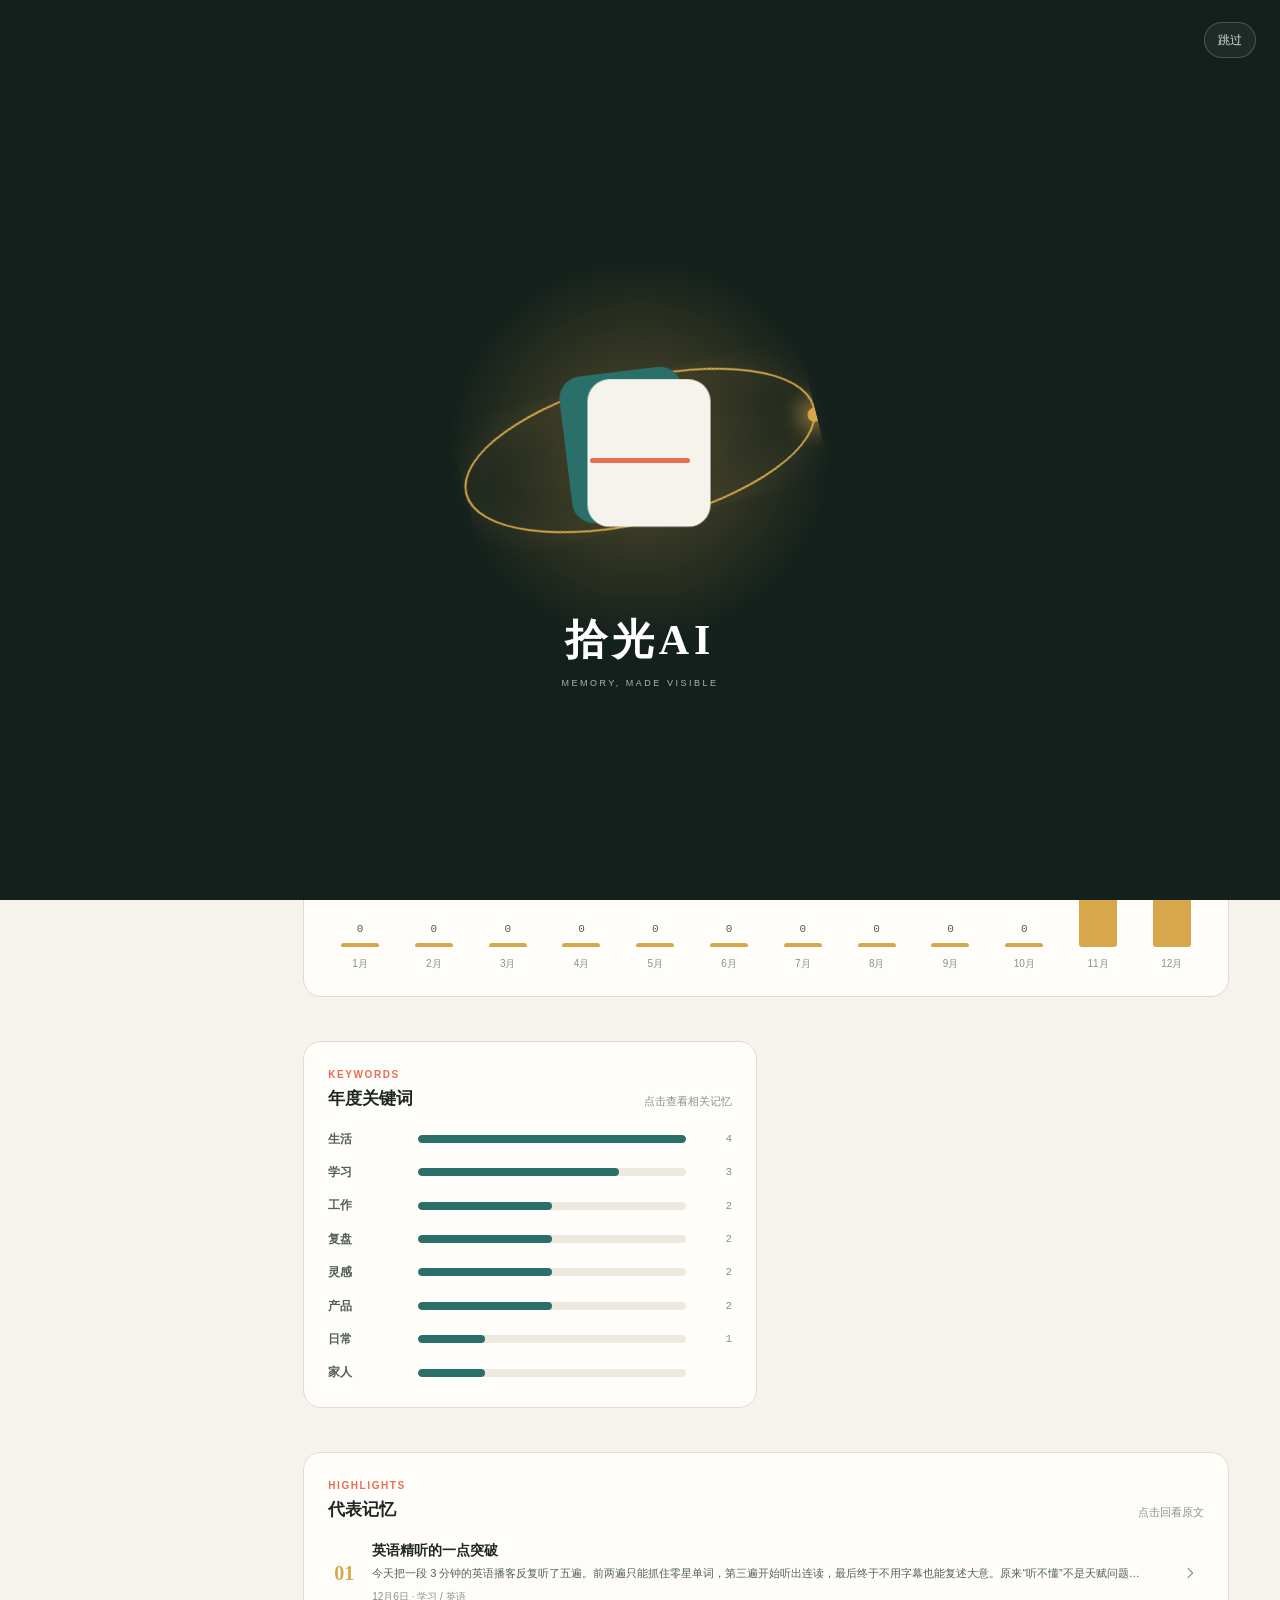
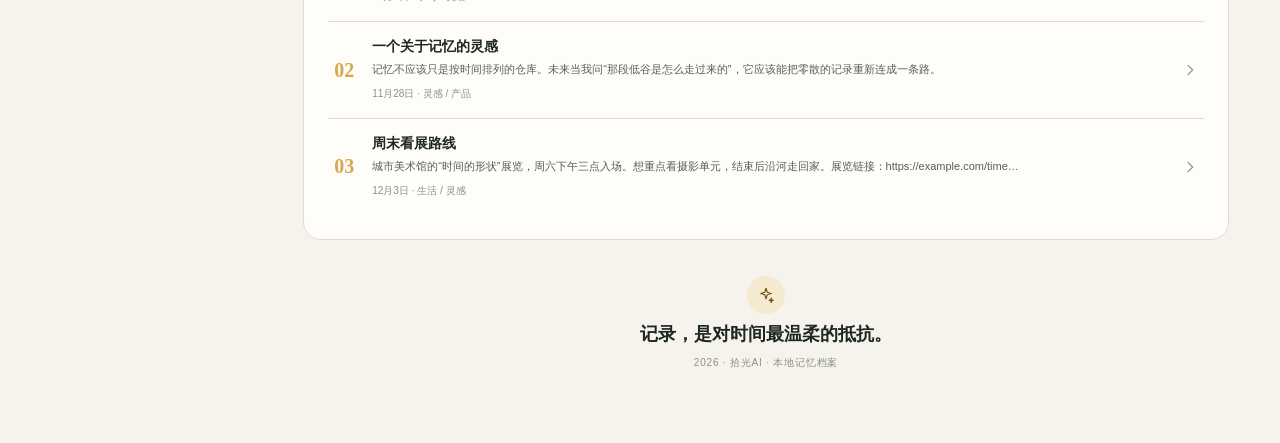
==== commit f2c3978e: "feat: 新增时光漫游，随机翻开一条旧记忆" ====
--- a/annual.html
+++ b/annual.html
@@ -17,9 +17,9 @@
 <body>
   <div id="app"></div>
 
-  <script src="mock.js?v=23"></script>
+  <script src="mock.js?v=24"></script>
   <script src="api.js?v=20"></script>
-  <script src="components.js?v=24"></script>
+  <script src="components.js?v=25"></script>
   <script>
     (function () {
       const app = document.getElementById('app');
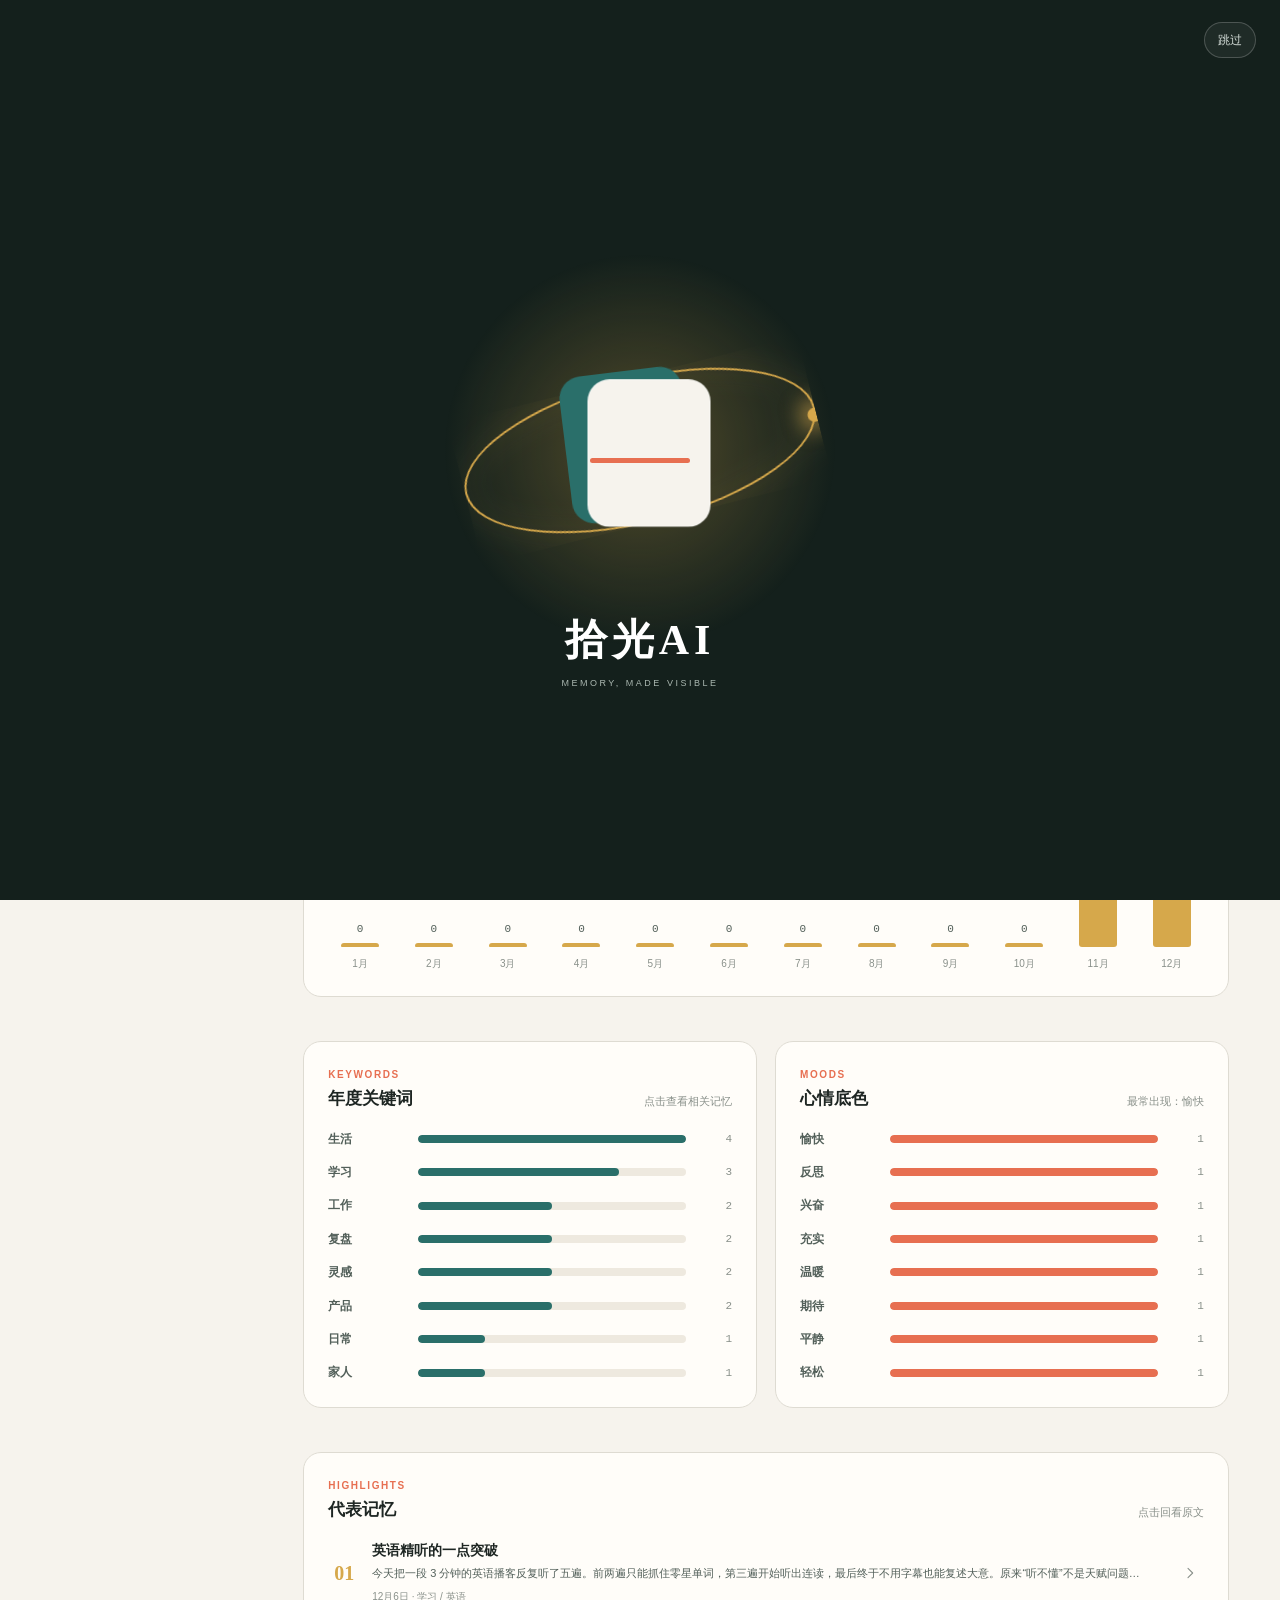
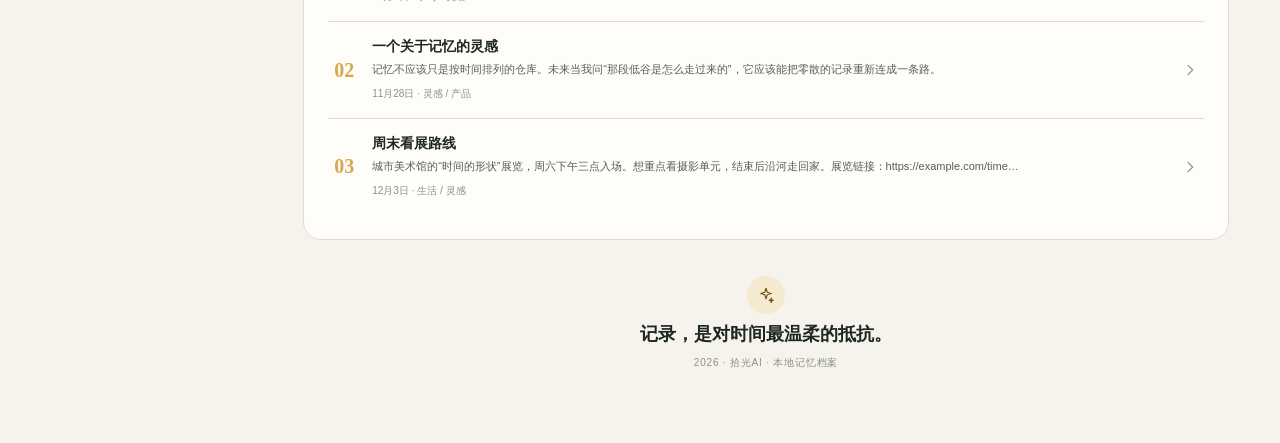
==== commit 5cb39660: "feat: 周复盘支持复制周报文本" ====
--- a/annual.html
+++ b/annual.html
@@ -19,7 +19,7 @@
 
   <script src="mock.js?v=24"></script>
   <script src="api.js?v=20"></script>
-  <script src="components.js?v=25"></script>
+  <script src="components.js?v=26"></script>
   <script>
     (function () {
       const app = document.getElementById('app');
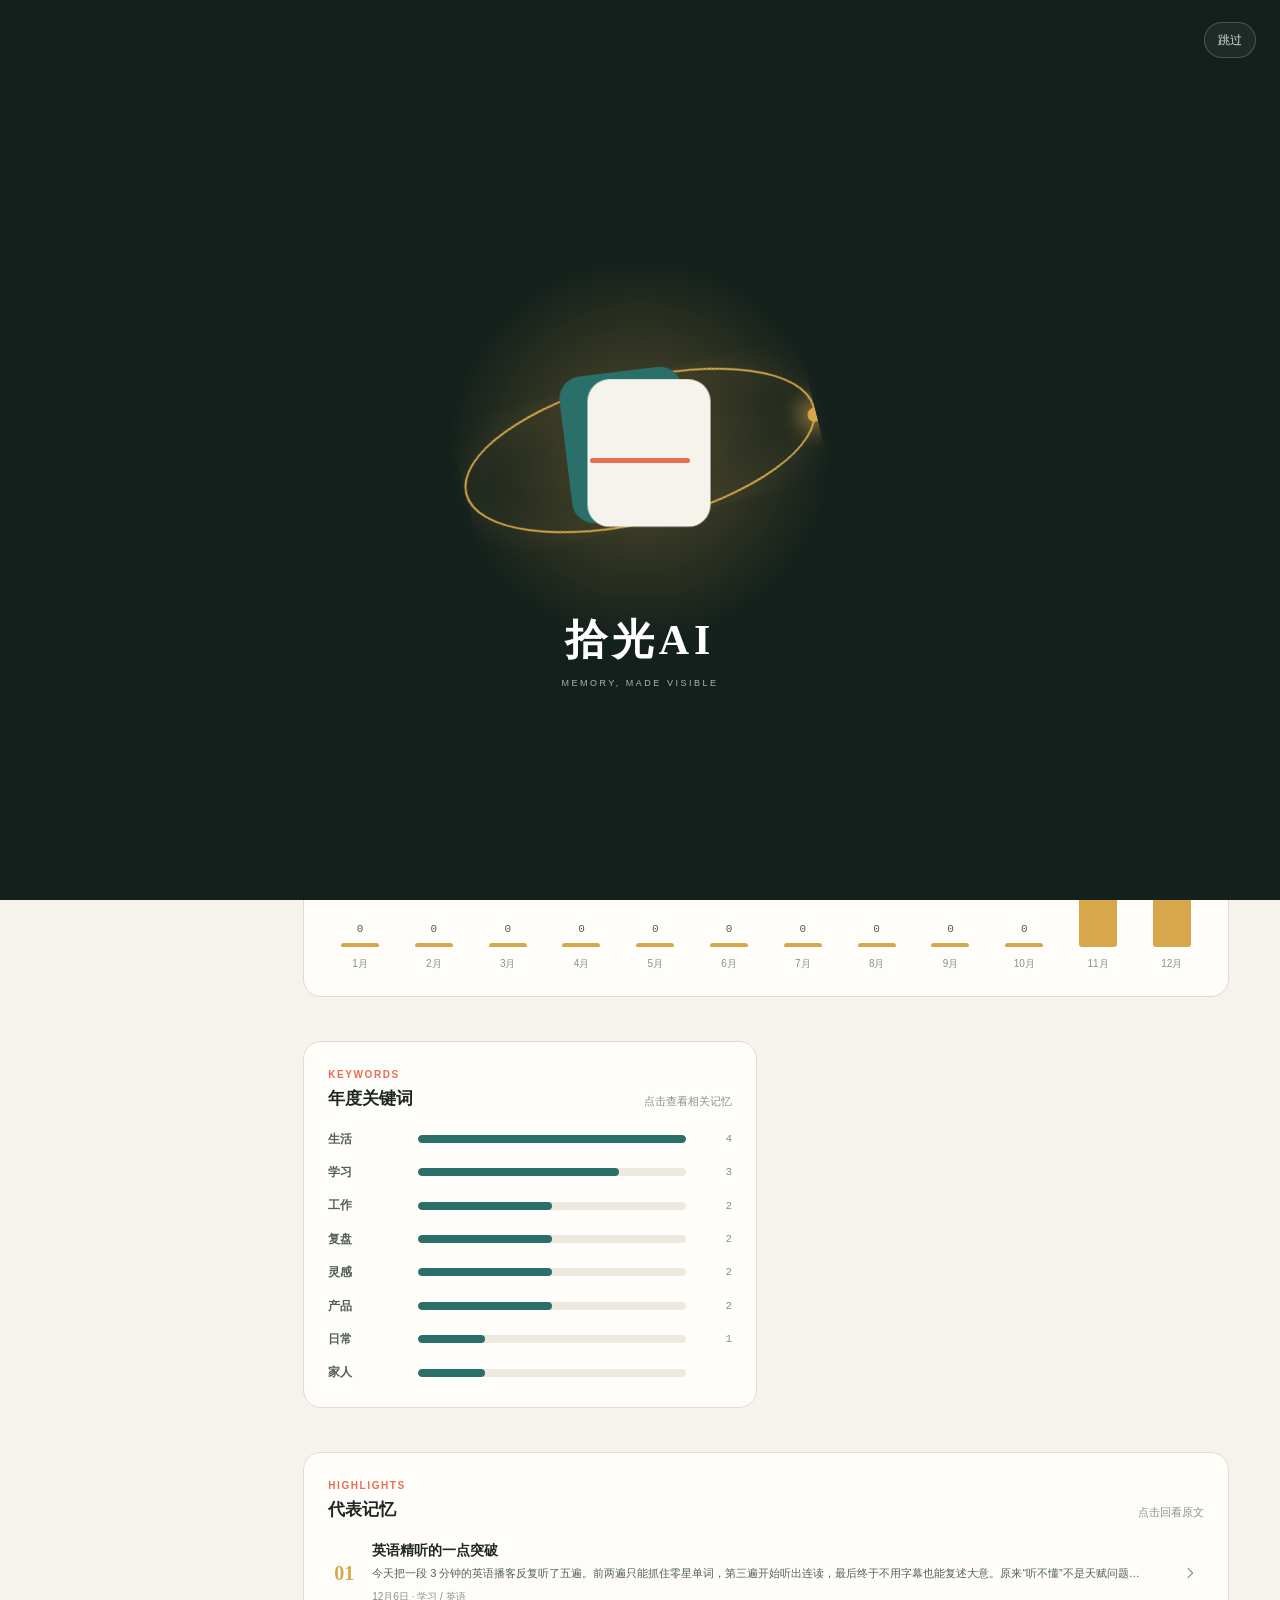
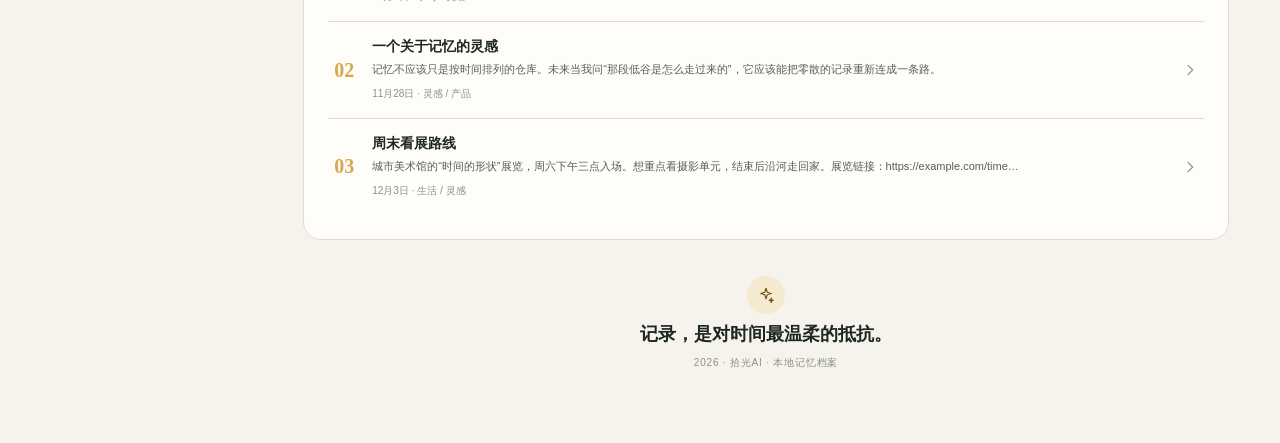
==== commit 2107211b: "feat: 新建记忆支持学习/会议/灵感/旅行模板" ====
--- a/annual.html
+++ b/annual.html
@@ -12,14 +12,14 @@
   <link rel="manifest" href="manifest.webmanifest">
   <link rel="icon" type="image/png" href="icons/icon-192.png">
   <link rel="apple-touch-icon" href="icons/apple-touch-icon.png">
-  <link rel="stylesheet" href="styles.css?v=24">
+  <link rel="stylesheet" href="styles.css?v=25">
 </head>
 <body>
   <div id="app"></div>
 
-  <script src="mock.js?v=24"></script>
+  <script src="mock.js?v=25"></script>
   <script src="api.js?v=20"></script>
-  <script src="components.js?v=26"></script>
+  <script src="components.js?v=29"></script>
   <script>
     (function () {
       const app = document.getElementById('app');
--- a/styles.css
+++ b/styles.css
@@ -682,14 +682,14 @@
 .modal-title { font: 700 20px var(--serif); }
 .modal-body { padding: 24px; }
 .modal-footer { display: flex; align-items: center; justify-content: flex-end; gap: 10px; padding: 16px 24px; border-top: 1px solid var(--line); }
-.detail-content { color: var(--ink-soft); font: 15px/2 var(--serif); word-break: break-word; }
+.detail-content { color: var(--ink-soft); font-family: var(--serif); font-size: calc(15px * var(--reading-scale, 1)); line-height: 2; word-break: break-word; }
 .detail-content > :first-child { margin-top: 0; }
 .detail-content > :last-child { margin-bottom: 0; }
 .detail-content p { margin: 0 0 14px; }
 .detail-content h4, .detail-content h5, .detail-content h6 { margin: 24px 0 10px; color: var(--ink); font-family: var(--serif); font-weight: 700; line-height: 1.5; }
-.detail-content h4 { font-size: 20px; }
-.detail-content h5 { font-size: 17px; }
-.detail-content h6 { font-size: 14px; letter-spacing: .04em; }
+.detail-content h4 { font-size: calc(20px * var(--reading-scale, 1)); }
+.detail-content h5 { font-size: calc(17px * var(--reading-scale, 1)); }
+.detail-content h6 { font-size: calc(14px * var(--reading-scale, 1)); letter-spacing: .04em; }
 .detail-content ul, .detail-content ol { margin: 0 0 14px; padding-left: 24px; }
 .detail-content li { margin: 4px 0; }
 .detail-content li::marker { color: var(--coral); }
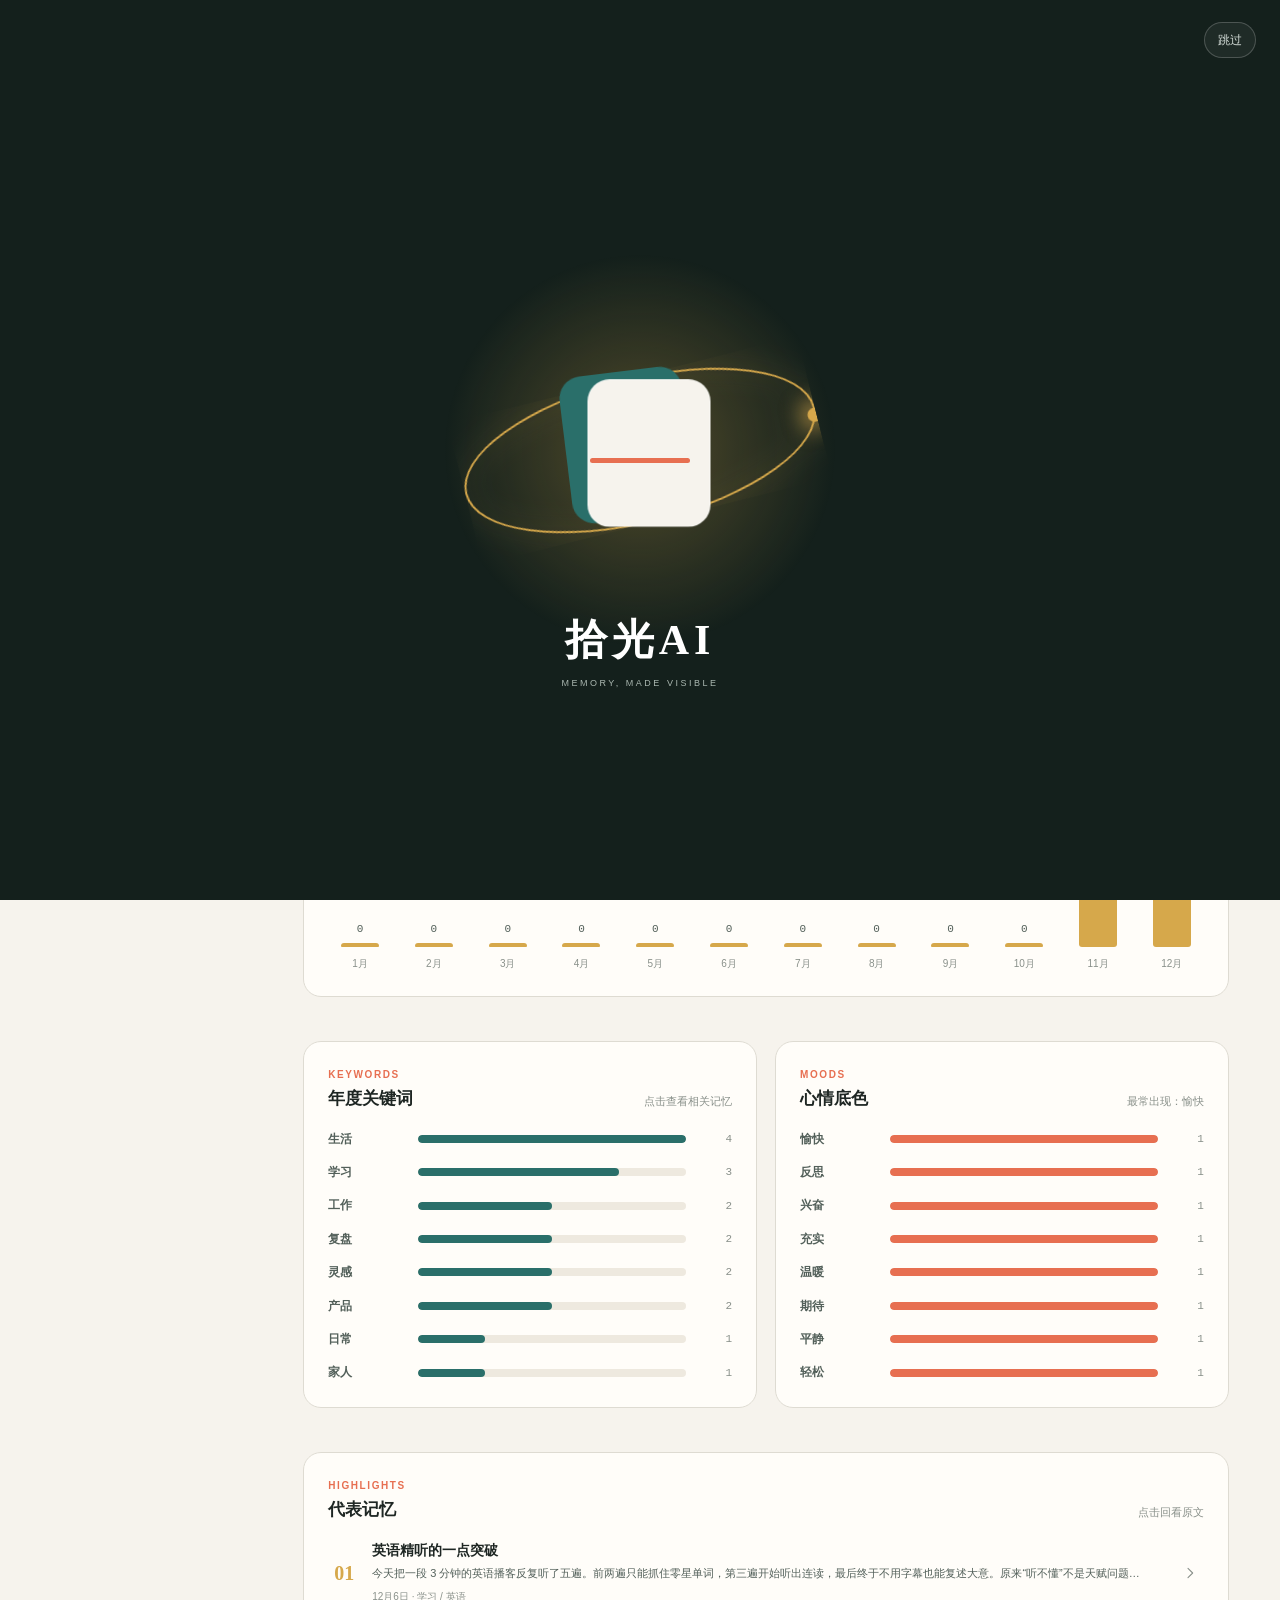
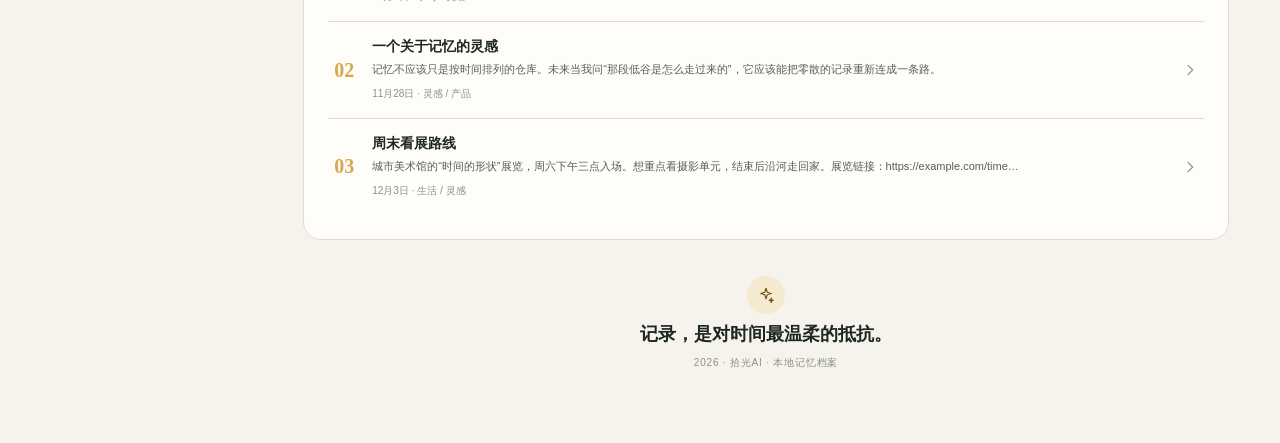
==== commit b44a0004: "feat: 记忆详情的标签可点击跳转到标签筛选" ====
--- a/annual.html
+++ b/annual.html
@@ -19,7 +19,7 @@
 
   <script src="mock.js?v=25"></script>
   <script src="api.js?v=20"></script>
-  <script src="components.js?v=29"></script>
+  <script src="components.js?v=30"></script>
   <script>
     (function () {
       const app = document.getElementById('app');
